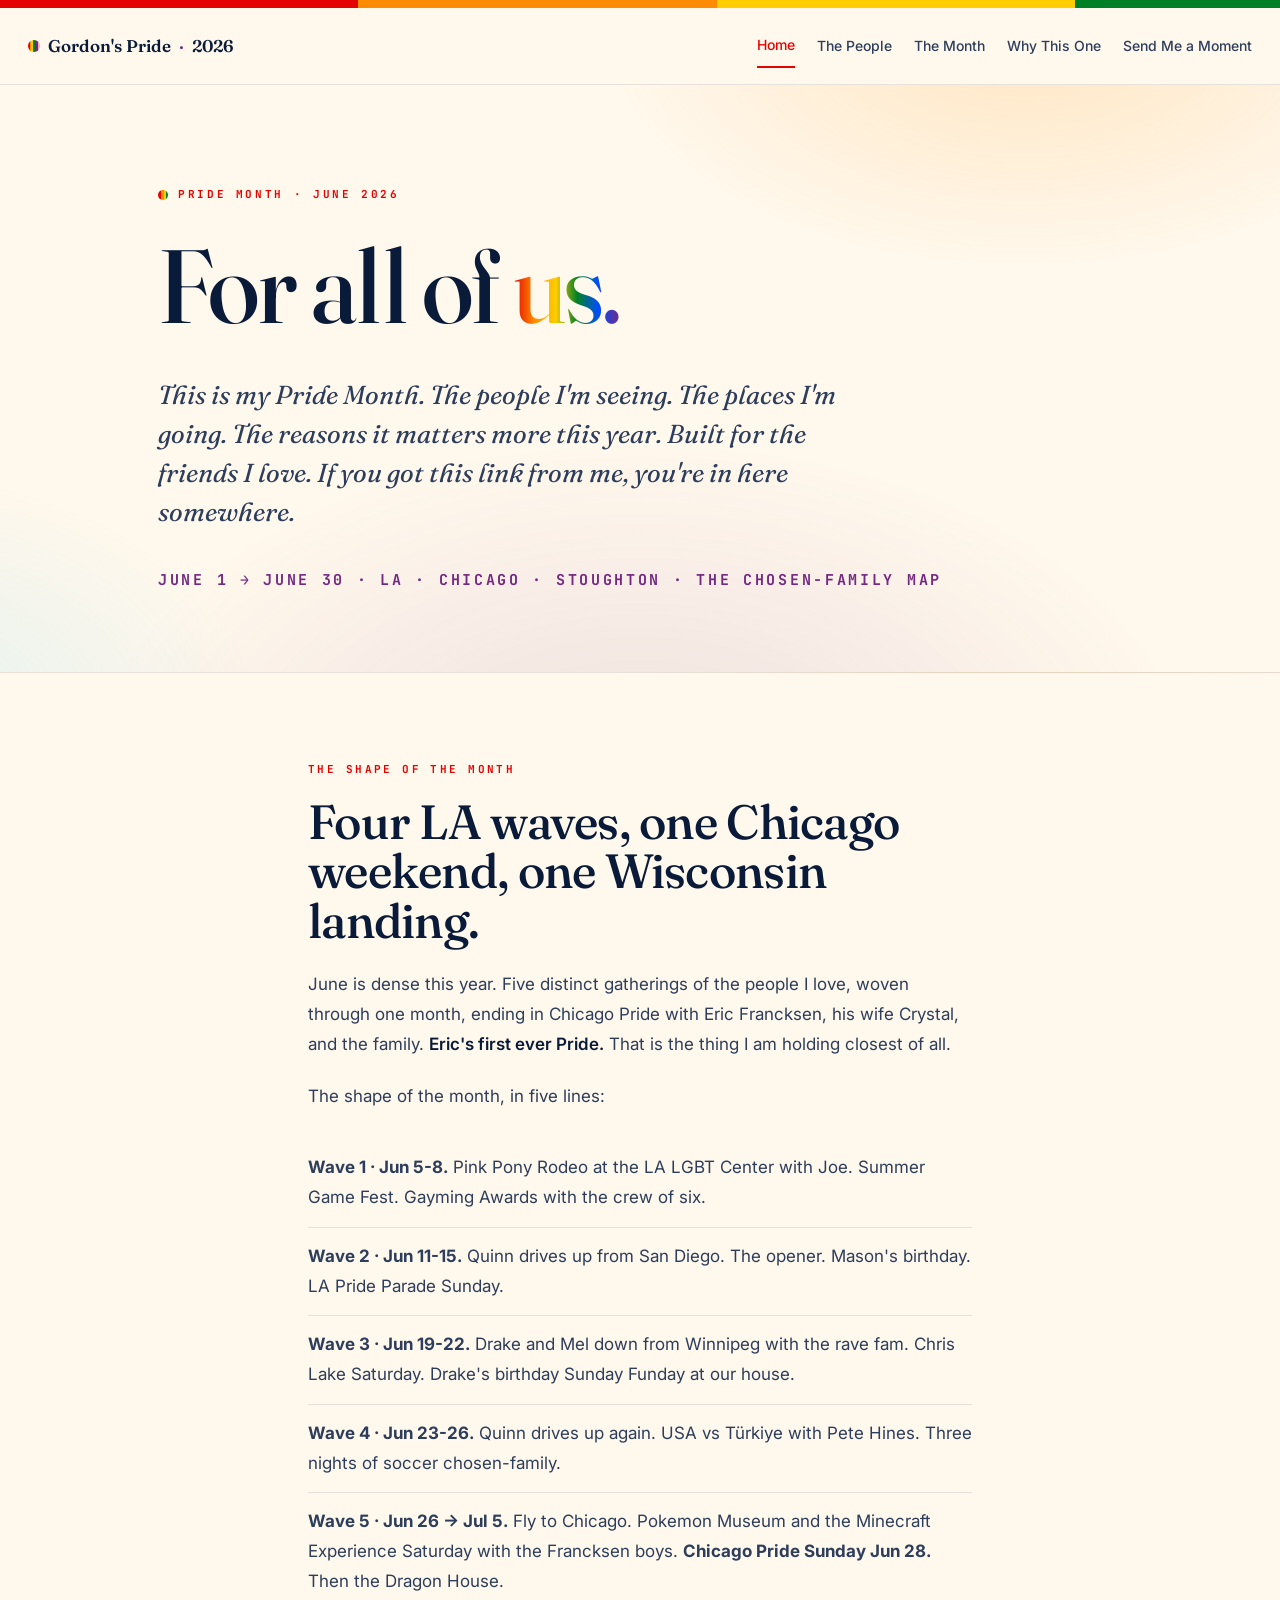
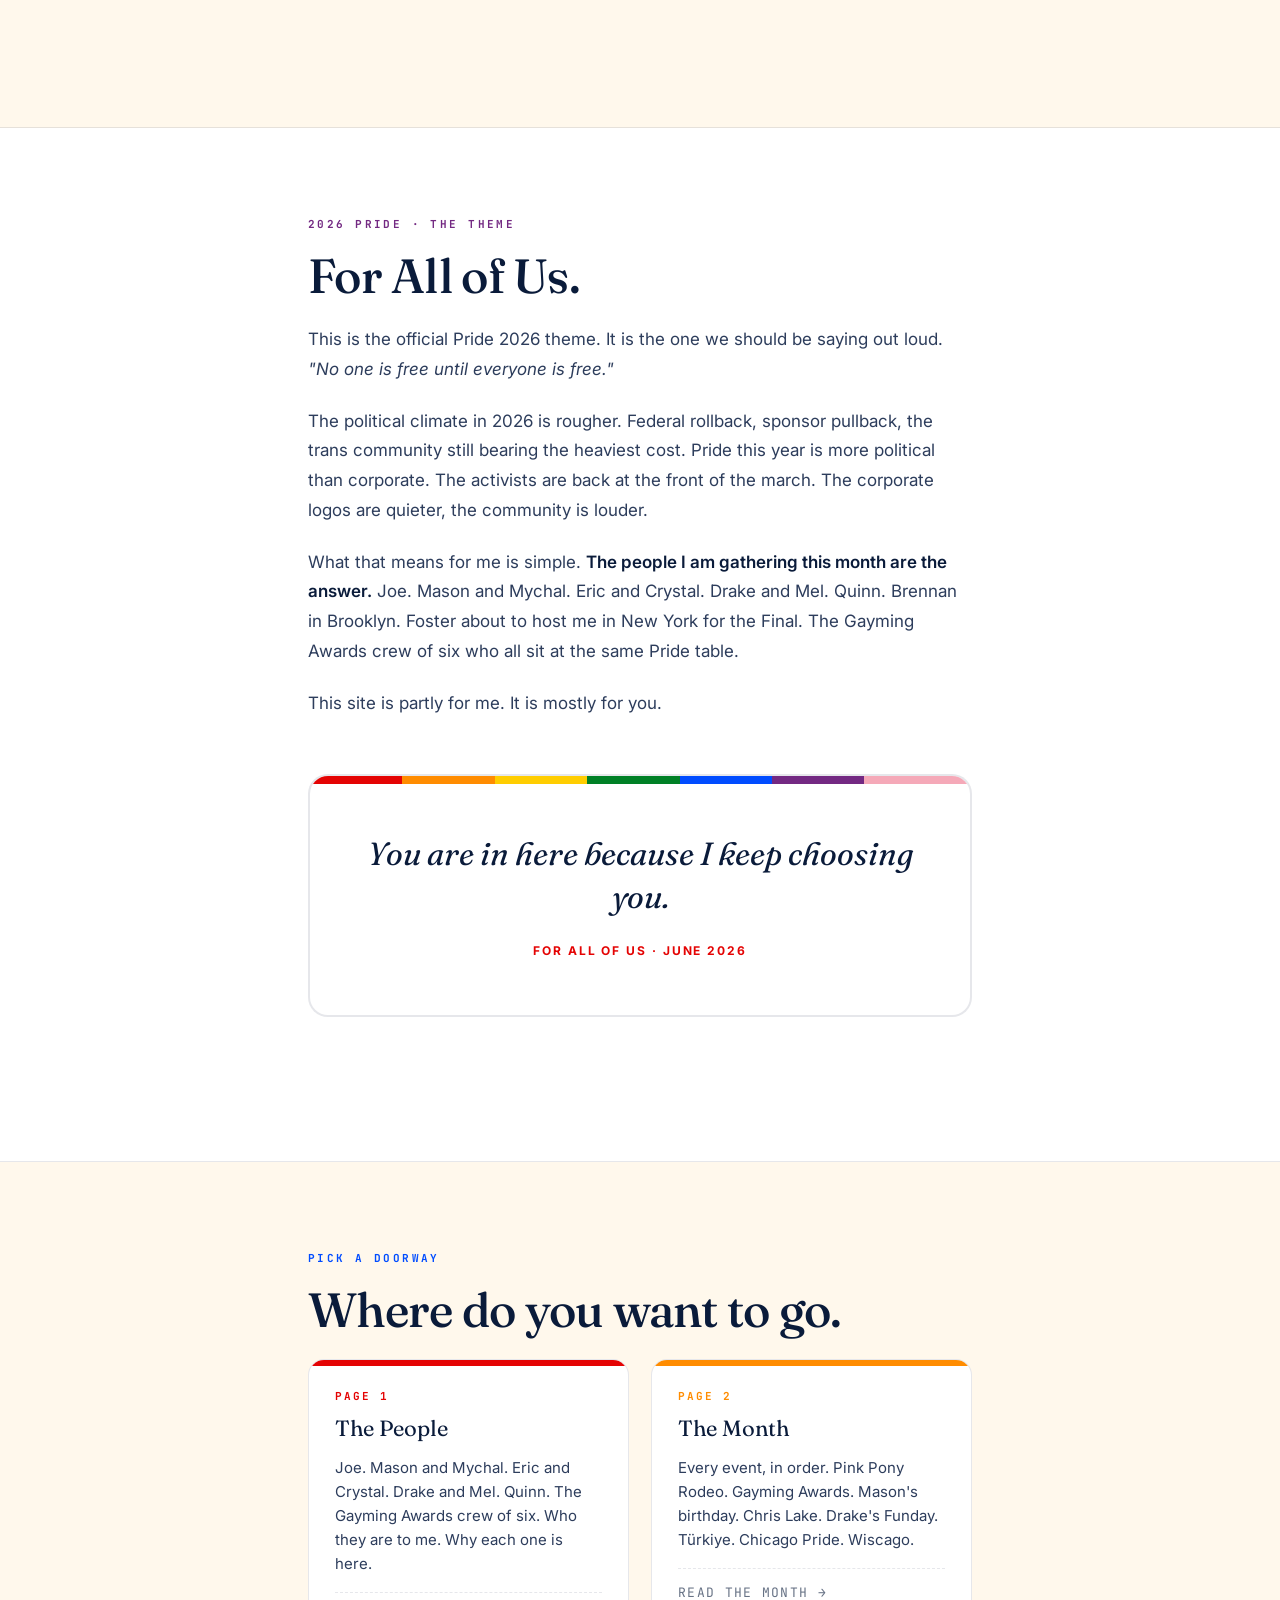
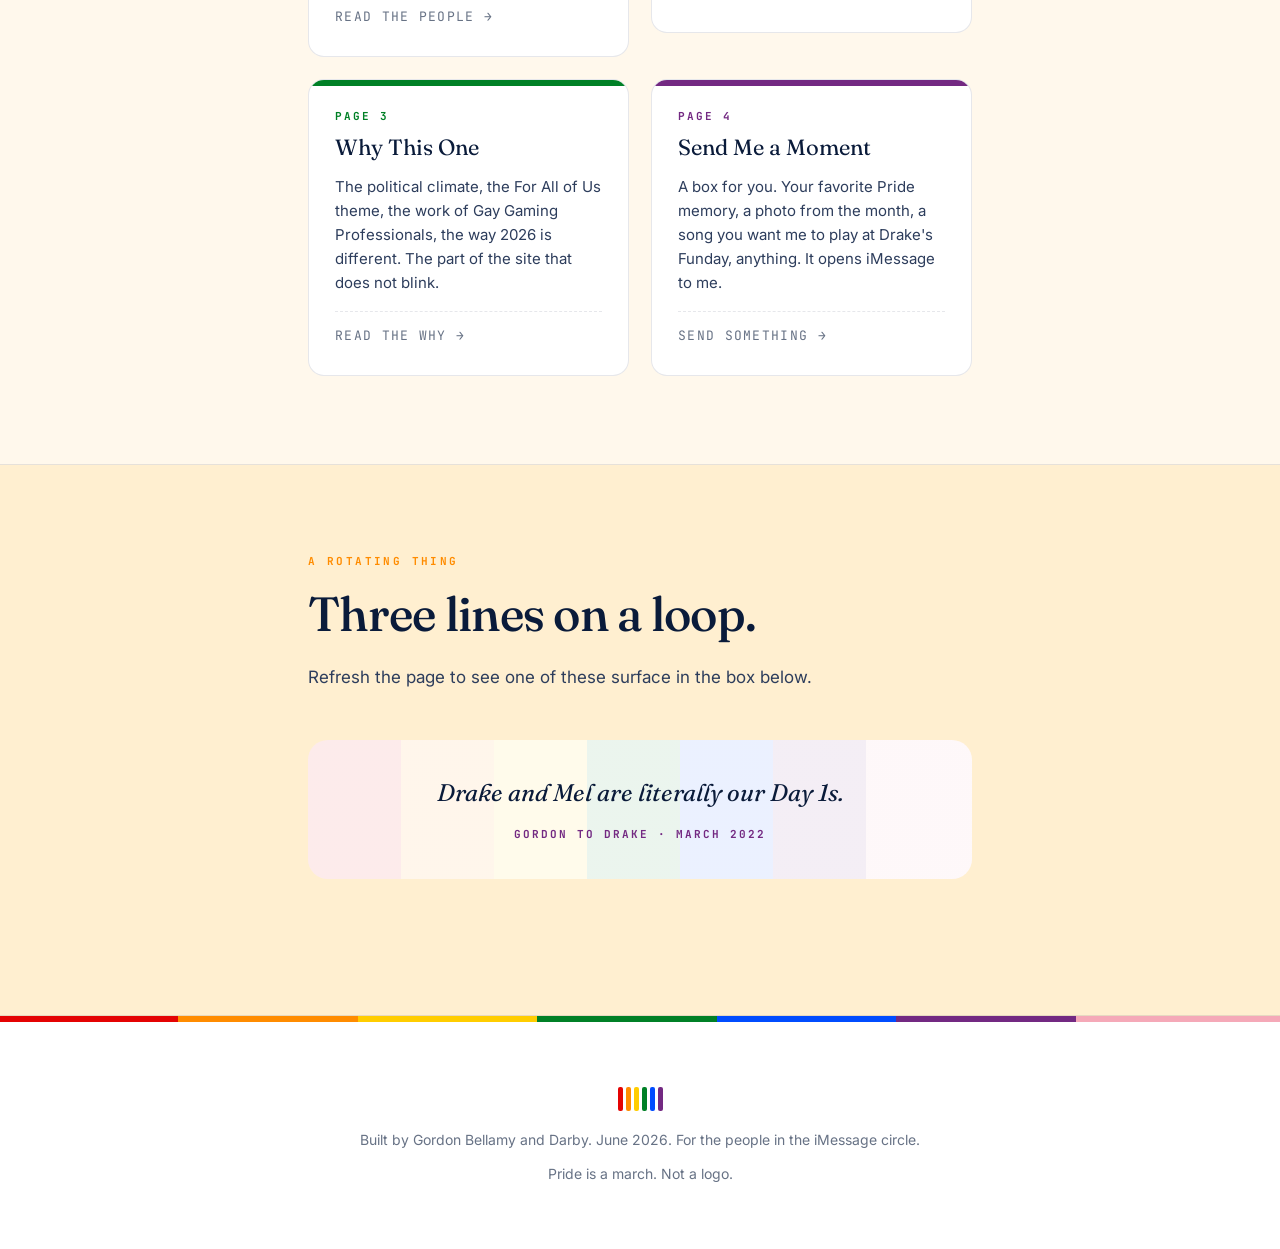
==== index.html @ 33fd19c8 "Initial Pride 2026 site: Gordon's June, For All of Us A 5-page colorful interactive site celebrating" ====
<!doctype html>
<html lang="en">
<head>
<meta charset="utf-8" />
<meta name="viewport" content="width=device-width,initial-scale=1,viewport-fit=cover" />
<meta name="theme-color" content="#FFF8EC" />
<title>Pride 2026 · Gordon's Month · For All of Us</title>
<meta name="description" content="Gordon Bellamy's Pride Month 2026. The people, the events, the joy, the politics. Built for the iMessage friends who walk this with him." />
<link rel="preconnect" href="https://fonts.googleapis.com" />
<link rel="preconnect" href="https://fonts.gstatic.com" crossorigin />
<link rel="stylesheet" href="https://fonts.googleapis.com/css2?family=Fraunces:opsz,wght,SOFT@9..144,300..900,0..100&family=Inter:wght@400;500;600;700;800;900&family=JetBrains+Mono:wght@400;500;700&display=swap" />
<link rel="stylesheet" href="styles.css" />
<meta property="og:type" content="website" />
<meta property="og:site_name" content="Pride 2026 · Gordon's Month" />
<meta property="og:title" content="Pride 2026 · Gordon's Month · For All of Us" />
<meta property="og:description" content="The people, the events, the joy, the politics. Built for the iMessage friends who walk this with Gordon." />
<meta property="og:url" content="https://gordonusc.github.io/gordon-pride-2026/" />
<meta name="twitter:card" content="summary" />
<meta name="apple-mobile-web-app-capable" content="yes" />
<meta name="apple-mobile-web-app-status-bar-style" content="default" />
<meta name="apple-mobile-web-app-title" content="Pride 2026 · G" />
</head>
<body>

<div class="rainbow-bar" aria-hidden="true"></div>

<header class="nav">
  <a href="index.html" class="nav__brand"><span class="dot" aria-hidden="true"></span> Gordon's Pride <span style="color: var(--purple);">·</span> 2026</a>
  <nav class="nav__menu" aria-label="Primary">
    <a href="index.html" aria-current="page">Home</a>
    <a href="people.html">The People</a>
    <a href="june.html">The Month</a>
    <a href="why.html">Why This One</a>
    <a href="share.html">Send Me a Moment</a>
  </nav>
</header>

<main>

<section class="hero">
  <div class="container">
    <div class="hero__kicker">Pride Month · June 2026</div>
    <h1 class="display display--xxl">For all of <span class="gradient-text">us.</span></h1>
    <p class="hero__sub">This is my Pride Month. The people I'm seeing. The places I'm going. The reasons it matters more this year. Built for the friends I love. If you got this link from me, you're in here somewhere.</p>
    <div class="hero__date">June 1 → June 30 · LA · Chicago · Stoughton · the chosen-family map</div>
  </div>
</section>

<section class="section theme-red">
  <div class="container container--narrow">
    <div class="section__kicker">The shape of the month</div>
    <h2 class="display display--l section__title">Four LA waves, one Chicago weekend, one Wisconsin landing.</h2>

    <div class="prose">
      <p>June is dense this year. Five distinct gatherings of the people I love, woven through one month, ending in Chicago Pride with Eric Francksen, his wife Crystal, and the family. <strong>Eric's first ever Pride.</strong> That is the thing I am holding closest of all.</p>

      <p>The shape of the month, in five lines:</p>

      <ul style="list-style: none; padding: 0; margin: 28px 0;">
        <li style="padding: 14px 0; border-bottom: 1px solid var(--hair);"><strong>Wave 1 · Jun 5-8.</strong> Pink Pony Rodeo at the LA LGBT Center with Joe. Summer Game Fest. Gayming Awards with the crew of six.</li>
        <li style="padding: 14px 0; border-bottom: 1px solid var(--hair);"><strong>Wave 2 · Jun 11-15.</strong> Quinn drives up from San Diego. The opener. Mason's birthday. LA Pride Parade Sunday.</li>
        <li style="padding: 14px 0; border-bottom: 1px solid var(--hair);"><strong>Wave 3 · Jun 19-22.</strong> Drake and Mel down from Winnipeg with the rave fam. Chris Lake Saturday. Drake's birthday Sunday Funday at our house.</li>
        <li style="padding: 14px 0; border-bottom: 1px solid var(--hair);"><strong>Wave 4 · Jun 23-26.</strong> Quinn drives up again. USA vs Türkiye with Pete Hines. Three nights of soccer chosen-family.</li>
        <li style="padding: 14px 0;"><strong>Wave 5 · Jun 26 → Jul 5.</strong> Fly to Chicago. Pokemon Museum and the Minecraft Experience Saturday with the Francksen boys. <strong>Chicago Pride Sunday Jun 28.</strong> Then the Dragon House.</li>
      </ul>
    </div>
  </div>
</section>

<section class="section section--bg2 theme-purple">
  <div class="container container--narrow">
    <div class="section__kicker">2026 Pride · the theme</div>
    <h2 class="display display--l section__title">For All of Us.</h2>

    <div class="prose">
      <p>This is the official Pride 2026 theme. It is the one we should be saying out loud. <em>"No one is free until everyone is free."</em></p>

      <p>The political climate in 2026 is rougher. Federal rollback, sponsor pullback, the trans community still bearing the heaviest cost. Pride this year is more political than corporate. The activists are back at the front of the march. The corporate logos are quieter, the community is louder.</p>

      <p>What that means for me is simple. <strong>The people I am gathering this month are the answer.</strong> Joe. Mason and Mychal. Eric and Crystal. Drake and Mel. Quinn. Brennan in Brooklyn. Foster about to host me in New York for the Final. The Gayming Awards crew of six who all sit at the same Pride table.</p>

      <p>This site is partly for me. It is mostly for you.</p>
    </div>

    <div class="keystone">
      You are in here because I keep choosing you.
      <span class="keystone__attr">For All of Us · June 2026</span>
    </div>
  </div>
</section>

<section class="section theme-blue">
  <div class="container container--narrow">
    <div class="section__kicker">Pick a doorway</div>
    <h2 class="display display--l section__title">Where do you want to go.</h2>

    <div class="event-grid" style="margin-top: 24px;">

      <a href="people.html" style="text-decoration: none; color: inherit; border: none;">
        <div class="event-card" style="--swatch: var(--red);">
          <div class="event-card__date">Page 1</div>
          <div class="event-card__title">The People</div>
          <div class="event-card__body">Joe. Mason and Mychal. Eric and Crystal. Drake and Mel. Quinn. The Gayming Awards crew of six. Who they are to me. Why each one is here.</div>
          <div class="event-card__crew">Read the people →</div>
        </div>
      </a>

      <a href="june.html" style="text-decoration: none; color: inherit; border: none;">
        <div class="event-card" style="--swatch: var(--orange);">
          <div class="event-card__date">Page 2</div>
          <div class="event-card__title">The Month</div>
          <div class="event-card__body">Every event, in order. Pink Pony Rodeo. Gayming Awards. Mason's birthday. Chris Lake. Drake's Funday. Türkiye. Chicago Pride. Wiscago.</div>
          <div class="event-card__crew">Read the month →</div>
        </div>
      </a>

      <a href="why.html" style="text-decoration: none; color: inherit; border: none;">
        <div class="event-card" style="--swatch: var(--green);">
          <div class="event-card__date">Page 3</div>
          <div class="event-card__title">Why This One</div>
          <div class="event-card__body">The political climate, the For All of Us theme, the work of Gay Gaming Professionals, the way 2026 is different. The part of the site that does not blink.</div>
          <div class="event-card__crew">Read the why →</div>
        </div>
      </a>

      <a href="share.html" style="text-decoration: none; color: inherit; border: none;">
        <div class="event-card" style="--swatch: var(--purple);">
          <div class="event-card__date">Page 4</div>
          <div class="event-card__title">Send Me a Moment</div>
          <div class="event-card__body">A box for you. Your favorite Pride memory, a photo from the month, a song you want me to play at Drake's Funday, anything. It opens iMessage to me.</div>
          <div class="event-card__crew">Send something →</div>
        </div>
      </a>

    </div>
  </div>
</section>

<section class="section section--bg3 theme-orange">
  <div class="container container--narrow">
    <div class="section__kicker">A rotating thing</div>
    <h2 class="display display--l section__title">Three lines on a loop.</h2>

    <p class="prose">Refresh the page to see one of these surface in the box below.</p>

    <div class="quote-rotator" id="quote-rotator">
      <div class="quote-rotator__quote" id="quote-text">Loading the love...</div>
      <div class="quote-rotator__attr" id="quote-attr">June 2026</div>
    </div>
  </div>
</section>

</main>

<footer>
  <div class="container">
    <p><span class="stripes" aria-hidden="true"><span class="s1"></span><span class="s2"></span><span class="s3"></span><span class="s4"></span><span class="s5"></span><span class="s6"></span></span></p>
    <p style="margin-top: 18px;">Built by Gordon Bellamy and Darby. June 2026. For the people in the iMessage circle.</p>
    <p style="margin-top: 12px;">Pride is a march. Not a logo.</p>
  </div>
</footer>

<script>
(function() {
  const quotes = [
    { q: "You only get two lives. The second one begins when you realize you only have one.", a: "Gordon to Drake and Mel · August 2023" },
    { q: "A family we chose.", a: "From the May 30 toast" },
    { q: "Inclusion is a seat. Centering is authorship.", a: "Gameheads talk · May 2026" },
    { q: "Build because of who you are. Own what you build. Then come find me.", a: "Gameheads closing bell" },
    { q: "Drake and Mel are literally our Day 1s.", a: "Gordon to Drake · March 2022" },
    { q: "When Drake brings someone home, you find out who matters.", a: "From the May 30 toast" },
    { q: "Mel made the bracelet. Drake made the trip. Tonight they make each other.", a: "From the May 30 toast" },
    { q: "All weekends. Of course. We are fam.", a: "Gordon to Drake · September 2019" },
    { q: "For all of us.", a: "Pride 2026" }
  ];
  const pick = quotes[Math.floor(Math.random() * quotes.length)];
  document.getElementById('quote-text').textContent = pick.q;
  document.getElementById('quote-attr').textContent = pick.a;
})();
</script>

</body>
</html>
---- styles.css ----
:root {
  /* Progress Pride palette */
  --red: #E40303;
  --orange: #FF8C00;
  --yellow: #FFCD00;
  --green: #008026;
  --blue: #004CFF;
  --purple: #732982;
  --brown: #784F17;
  --black: #0A0A0A;
  --trans-blue: #5BCEFA;
  --trans-pink: #F5A9B8;
  --trans-white: #FFFFFF;

  --bg: #FFF8EC;
  --bg-2: #FFFFFF;
  --bg-3: #FFEFD0;
  --ink: #0A1B3A;
  --ink-2: #2D3D5C;
  --ink-3: rgba(10, 27, 58, 0.62);
  --hair: rgba(10, 27, 58, 0.10);

  --f-display: 'Fraunces', 'Iowan Old Style', Georgia, serif;
  --f-body: 'Inter', -apple-system, BlinkMacSystemFont, Helvetica, Arial, sans-serif;
  --f-mono: 'JetBrains Mono', ui-monospace, 'SF Mono', Menlo, monospace;

  --ease: cubic-bezier(.16, 1, .3, 1);

  --rainbow: linear-gradient(90deg,
    var(--red) 0%, var(--red) 14%,
    var(--orange) 14%, var(--orange) 28%,
    var(--yellow) 28%, var(--yellow) 42%,
    var(--green) 42%, var(--green) 56%,
    var(--blue) 56%, var(--blue) 70%,
    var(--purple) 70%, var(--purple) 84%,
    var(--trans-pink) 84%, var(--trans-pink) 100%);

  --rainbow-soft: linear-gradient(90deg,
    rgba(228, 3, 3, 0.85) 0%,
    rgba(255, 140, 0, 0.85) 16%,
    rgba(255, 205, 0, 0.85) 32%,
    rgba(0, 128, 38, 0.85) 48%,
    rgba(0, 76, 255, 0.85) 64%,
    rgba(115, 41, 130, 0.85) 80%,
    rgba(245, 169, 184, 0.85) 100%);
}

* { box-sizing: border-box; margin: 0; padding: 0; }
html { scroll-behavior: smooth; -webkit-text-size-adjust: 100%; }
body {
  background: var(--bg);
  color: var(--ink);
  font-family: var(--f-body);
  line-height: 1.6;
  -webkit-font-smoothing: antialiased;
  overflow-x: hidden;
  font-size: 17px;
}
img, svg { max-width: 100%; height: auto; }

.container { max-width: 1020px; margin: 0 auto; padding: 0 28px; padding-left: max(28px, env(safe-area-inset-left)); padding-right: max(28px, env(safe-area-inset-right)); }
.container--narrow { max-width: 720px; }

.display { font-family: var(--f-display); font-weight: 500; line-height: 1.04; letter-spacing: -0.015em; }
.display--xxl { font-size: clamp(2.75rem, 9vw, 6.5rem); }
.display--xl { font-size: clamp(2rem, 6.5vw, 4.5rem); }
.display--l { font-size: clamp(1.625rem, 4.5vw, 3rem); }
.italic { font-style: italic; }
.serif { font-family: var(--f-display); }

a { color: var(--blue); text-decoration: none; transition: color .12s var(--ease); border-bottom: 2px solid transparent; }
a:hover { color: var(--purple); border-bottom-color: var(--purple); }

/* Rainbow bar at top of every page */
.rainbow-bar {
  height: 8px;
  background: var(--rainbow);
  background-size: 200% 100%;
  animation: rainbow-slide 18s linear infinite;
}
@keyframes rainbow-slide {
  0% { background-position: 0% 0; }
  100% { background-position: 200% 0; }
}

/* Nav */
.nav {
  position: sticky; top: 8px; z-index: 50;
  background: rgba(255, 248, 236, 0.92);
  backdrop-filter: blur(14px); -webkit-backdrop-filter: blur(14px);
  border-bottom: 1px solid var(--hair);
  padding: 16px 28px;
  padding-left: max(28px, env(safe-area-inset-left));
  padding-right: max(28px, env(safe-area-inset-right));
  display: flex; align-items: center; justify-content: space-between; gap: 16px;
  flex-wrap: nowrap;
}
.nav__brand {
  font-family: var(--f-display); font-weight: 600; font-size: 1.0625rem;
  color: var(--ink); white-space: nowrap;
  display: inline-flex; align-items: center; gap: 8px;
  border-bottom: none;
}
.nav__brand:hover { border-bottom: none; }
.nav__brand .dot {
  width: 12px; height: 12px; border-radius: 50%;
  background: var(--rainbow);
  display: inline-block;
}
.nav__menu {
  display: flex; gap: 22px; font-size: 0.875rem; flex-wrap: nowrap;
  overflow-x: auto; -webkit-overflow-scrolling: touch; scrollbar-width: none;
}
.nav__menu::-webkit-scrollbar { display: none; }
.nav__menu a {
  color: var(--ink-2); white-space: nowrap; min-height: 44px;
  display: inline-flex; align-items: center; padding: 4px 0;
  border-bottom: none; font-weight: 500;
}
.nav__menu a:hover { color: var(--red); }
.nav__menu a[aria-current="page"] { color: var(--red); border-bottom: 2px solid var(--red); }

/* Hero */
.hero {
  padding: 96px 0 80px;
  position: relative;
  border-bottom: 1px solid var(--hair);
  background:
    radial-gradient(700px 400px at 80% -10%, rgba(255, 140, 0, 0.18), transparent 60%),
    radial-gradient(600px 400px at -10% 110%, rgba(91, 206, 250, 0.18), transparent 65%),
    radial-gradient(800px 500px at 50% 120%, rgba(115, 41, 130, 0.12), transparent 70%),
    var(--bg);
}
.hero__kicker {
  color: var(--red); font-family: var(--f-mono); font-size: 11px;
  letter-spacing: 0.24em; text-transform: uppercase; font-weight: 700;
  margin-bottom: 28px;
  display: inline-flex; align-items: center; gap: 10px;
}
.hero__kicker::before {
  content: ""; width: 10px; height: 10px; border-radius: 50%;
  background: var(--rainbow); background-size: 200% 100%;
  animation: rainbow-slide 8s linear infinite;
}
.hero__sub {
  font-family: var(--f-display); font-style: italic;
  font-size: clamp(1.125rem, 2.6vw, 1.625rem);
  color: var(--ink-2); max-width: 720px; line-height: 1.5;
  margin-top: 36px;
}
.hero__date {
  margin-top: 36px; color: var(--purple); font-size: 0.9375rem;
  letter-spacing: 0.18em; text-transform: uppercase; font-weight: 700;
  font-family: var(--f-mono);
}

/* The "For All of Us" gradient text */
.gradient-text {
  background: linear-gradient(90deg, var(--red), var(--orange), var(--yellow), var(--green), var(--blue), var(--purple));
  -webkit-background-clip: text;
  background-clip: text;
  color: transparent;
  -webkit-text-fill-color: transparent;
  display: inline;
}

/* Sections */
.section {
  padding: 88px 0;
  border-bottom: 1px solid var(--hair);
}
.section--bg2 { background: var(--bg-2); }
.section--bg3 { background: var(--bg-3); }
.section__kicker {
  font-family: var(--f-mono); font-size: 11px;
  letter-spacing: 0.22em; text-transform: uppercase; font-weight: 700;
  margin-bottom: 18px;
}
.section__title { margin-bottom: 24px; }
.section__lede {
  font-family: var(--f-display); font-style: italic; font-size: 1.25rem;
  color: var(--ink-2); max-width: 680px; margin-bottom: 48px; line-height: 1.55;
}

/* Color theming per section */
.theme-red .section__kicker { color: var(--red); }
.theme-orange .section__kicker { color: var(--orange); }
.theme-yellow .section__kicker { color: #C99A00; }
.theme-green .section__kicker { color: var(--green); }
.theme-blue .section__kicker { color: var(--blue); }
.theme-purple .section__kicker { color: var(--purple); }
.theme-pink .section__kicker { color: #D34666; }

/* Prose */
.prose { font-size: 1.0625rem; color: var(--ink-2); line-height: 1.75; }
.prose p { margin-bottom: 22px; }
.prose p strong { color: var(--ink); font-weight: 600; }
.prose blockquote {
  border-left: 4px solid var(--orange);
  padding: 6px 0 6px 22px; margin: 28px 0;
  font-family: var(--f-display); font-style: italic; font-size: 1.1875rem;
  color: var(--ink); line-height: 1.45;
}
.prose blockquote cite {
  display: block; font-family: var(--f-body); font-style: normal;
  font-size: 0.75rem; color: var(--red); margin-top: 12px;
  letter-spacing: 0.14em; text-transform: uppercase; font-weight: 600;
}

/* Event cards */
.event-grid {
  display: grid; grid-template-columns: repeat(auto-fit, minmax(280px, 1fr));
  gap: 22px; margin-top: 36px;
}
.event-card {
  background: var(--bg-2);
  border: 1px solid var(--hair);
  border-radius: 16px;
  padding: 28px 26px;
  position: relative;
  transition: transform .18s var(--ease), box-shadow .18s var(--ease);
  overflow: hidden;
}
.event-card::before {
  content: "";
  position: absolute; top: 0; left: 0; right: 0;
  height: 6px;
  background: var(--swatch, var(--red));
}
.event-card:hover {
  transform: translateY(-3px);
  box-shadow: 0 18px 40px -22px rgba(10, 27, 58, 0.22);
}
.event-card__date {
  font-family: var(--f-mono); font-size: 11px;
  letter-spacing: 0.18em; text-transform: uppercase; font-weight: 700;
  color: var(--swatch, var(--red));
  margin-bottom: 10px;
}
.event-card__title {
  font-family: var(--f-display); font-size: 1.375rem; line-height: 1.18;
  color: var(--ink); margin-bottom: 14px;
}
.event-card__body { color: var(--ink-2); font-size: 0.9375rem; line-height: 1.6; }
.event-card__crew {
  margin-top: 16px; padding-top: 14px;
  border-top: 1px dashed var(--hair);
  font-size: 0.8125rem; color: var(--ink-3);
  font-family: var(--f-mono); text-transform: uppercase; letter-spacing: 0.10em;
}

/* Person cards (the people) */
.people-grid {
  display: grid; grid-template-columns: repeat(auto-fit, minmax(260px, 1fr));
  gap: 22px; margin-top: 36px;
}
.person-card {
  background: var(--bg-2);
  border: 2px solid var(--swatch, var(--red));
  border-radius: 16px;
  padding: 28px 24px;
  position: relative;
  overflow: hidden;
}
.person-card__role {
  font-family: var(--f-mono); font-size: 11px;
  letter-spacing: 0.18em; text-transform: uppercase; font-weight: 700;
  color: var(--swatch, var(--red));
  margin-bottom: 10px;
}
.person-card__name {
  font-family: var(--f-display); font-size: 1.5rem; line-height: 1.15;
  color: var(--ink); margin-bottom: 12px;
}
.person-card__body { color: var(--ink-2); font-size: 0.9375rem; line-height: 1.6; }

/* Keystone block */
.keystone {
  background: var(--bg-2);
  border: 2px solid var(--hair);
  border-radius: 20px;
  padding: 56px 32px;
  text-align: center;
  font-family: var(--f-display); font-style: italic;
  font-size: clamp(1.375rem, 3.5vw, 2rem);
  line-height: 1.35; color: var(--ink);
  margin: 56px auto;
  max-width: 720px;
  position: relative;
  overflow: hidden;
}
.keystone::before {
  content: ""; position: absolute; top: 0; left: 0; right: 0; height: 8px;
  background: var(--rainbow);
}
.keystone__attr {
  display: block; margin-top: 24px;
  font-family: var(--f-body); font-style: normal;
  font-size: 0.75rem; color: var(--red);
  letter-spacing: 0.16em; text-transform: uppercase; font-weight: 700;
}

/* Timeline */
.timeline {
  position: relative; padding-left: 40px; margin: 48px 0;
}
.timeline::before {
  content: ""; position: absolute; left: 10px; top: 0; bottom: 0;
  width: 4px; border-radius: 2px;
  background: var(--rainbow);
}
.timeline__entry {
  position: relative; margin-bottom: 44px;
}
.timeline__entry::before {
  content: ""; position: absolute; left: -36px; top: 6px;
  width: 18px; height: 18px;
  border-radius: 50%;
  background: var(--swatch, var(--red));
  border: 3px solid var(--bg);
  box-shadow: 0 0 0 3px var(--swatch, var(--red));
}
.timeline__date {
  font-family: var(--f-mono); font-size: 11px;
  letter-spacing: 0.18em; text-transform: uppercase; font-weight: 700;
  color: var(--swatch, var(--red));
  margin-bottom: 8px;
}
.timeline__title {
  font-family: var(--f-display); font-size: 1.5rem; line-height: 1.2;
  color: var(--ink); margin-bottom: 10px;
}
.timeline__body { color: var(--ink-2); font-size: 0.9375rem; line-height: 1.65; }

/* CTA */
.cta {
  background: var(--bg-2);
  border: 2px solid var(--swatch, var(--red));
  border-radius: 18px;
  padding: 40px 32px;
  margin: 56px 0;
  text-align: center;
}
.cta h3 {
  font-family: var(--f-display); font-size: clamp(1.375rem, 3vw, 1.875rem);
  color: var(--ink); margin-bottom: 14px; line-height: 1.2;
}
.cta p { color: var(--ink-2); margin-bottom: 24px; }
.cta__btn {
  display: inline-flex; align-items: center; justify-content: center;
  gap: 10px; min-width: 220px; min-height: 52px;
  padding: 14px 30px;
  background: var(--swatch, var(--red));
  color: #FFFFFF;
  font-weight: 700; font-size: 1rem; letter-spacing: 0.01em;
  border-radius: 14px;
  border: 0; cursor: pointer; text-decoration: none;
  box-shadow: 0 10px 22px -10px rgba(228, 3, 3, 0.5);
  transition: transform .12s var(--ease), background .12s var(--ease);
  border-bottom: none;
}
.cta__btn:hover { transform: translateY(-2px); border-bottom: none; }
.cta__btn:active { transform: translateY(1px); }

/* Pull-quote rotator on home */
.quote-rotator {
  margin: 48px auto; max-width: 720px;
  background: var(--bg-2);
  border-radius: 20px;
  padding: 36px 28px;
  text-align: center;
  position: relative;
  overflow: hidden;
}
.quote-rotator::before {
  content: ""; position: absolute; inset: 0;
  background: var(--rainbow);
  opacity: 0.08;
  pointer-events: none;
}
.quote-rotator__quote {
  font-family: var(--f-display); font-style: italic;
  font-size: clamp(1.125rem, 2.5vw, 1.5rem); line-height: 1.4;
  color: var(--ink);
  position: relative;
}
.quote-rotator__attr {
  margin-top: 16px;
  font-family: var(--f-mono); font-size: 11px;
  letter-spacing: 0.18em; text-transform: uppercase; font-weight: 700;
  color: var(--purple);
  position: relative;
}

/* Stripes accent */
.stripes {
  display: inline-flex; gap: 3px; margin: 0 6px; vertical-align: middle;
}
.stripes span {
  display: inline-block; width: 5px; height: 24px; border-radius: 2px;
}
.stripes .s1 { background: var(--red); }
.stripes .s2 { background: var(--orange); }
.stripes .s3 { background: var(--yellow); }
.stripes .s4 { background: var(--green); }
.stripes .s5 { background: var(--blue); }
.stripes .s6 { background: var(--purple); }

/* Footer */
footer {
  padding: 64px 0;
  padding-bottom: max(64px, calc(64px + env(safe-area-inset-bottom)));
  text-align: center;
  color: var(--ink-3);
  font-size: 0.875rem;
  background: var(--bg-2);
  border-top: 6px solid transparent;
  border-image: var(--rainbow) 1;
}
footer a { color: var(--red); border-bottom: 2px solid transparent; }
footer a:hover { border-bottom-color: var(--red); }

/* Forms */
textarea, input[type="text"] {
  width: 100%; font-family: var(--f-body); font-size: 16px;
  line-height: 1.5; color: var(--ink); background: var(--bg-2);
  border: 2px solid var(--hair); border-radius: 12px;
  padding: 14px 16px; resize: vertical;
  -webkit-appearance: none; appearance: none;
  margin: 0.5rem 0 1rem;
}
textarea { min-height: 140px; }
textarea:focus, input[type="text"]:focus { outline: 3px solid var(--orange); outline-offset: 1px; }

/* Mobile */
@media (max-width: 720px) {
  .hero { padding: 64px 0 56px; }
  .section { padding: 64px 0; }
  .container { padding-left: max(20px, env(safe-area-inset-left)); padding-right: max(20px, env(safe-area-inset-right)); }
  .nav { padding: 12px 18px; gap: 14px; top: 6px; }
  .nav__brand { font-size: 0.9375rem; }
  .nav__menu { gap: 18px; font-size: 0.8125rem; }
  .event-card, .person-card { padding: 22px 20px; }
  .keystone { padding: 40px 22px; }
  .cta { padding: 32px 22px; }
  .timeline { padding-left: 30px; }
  .timeline__entry::before { left: -28px; }
}

@media (max-width: 420px) {
  .display--xxl { font-size: 2.5rem; }
  .display--xl { font-size: 2rem; }
}
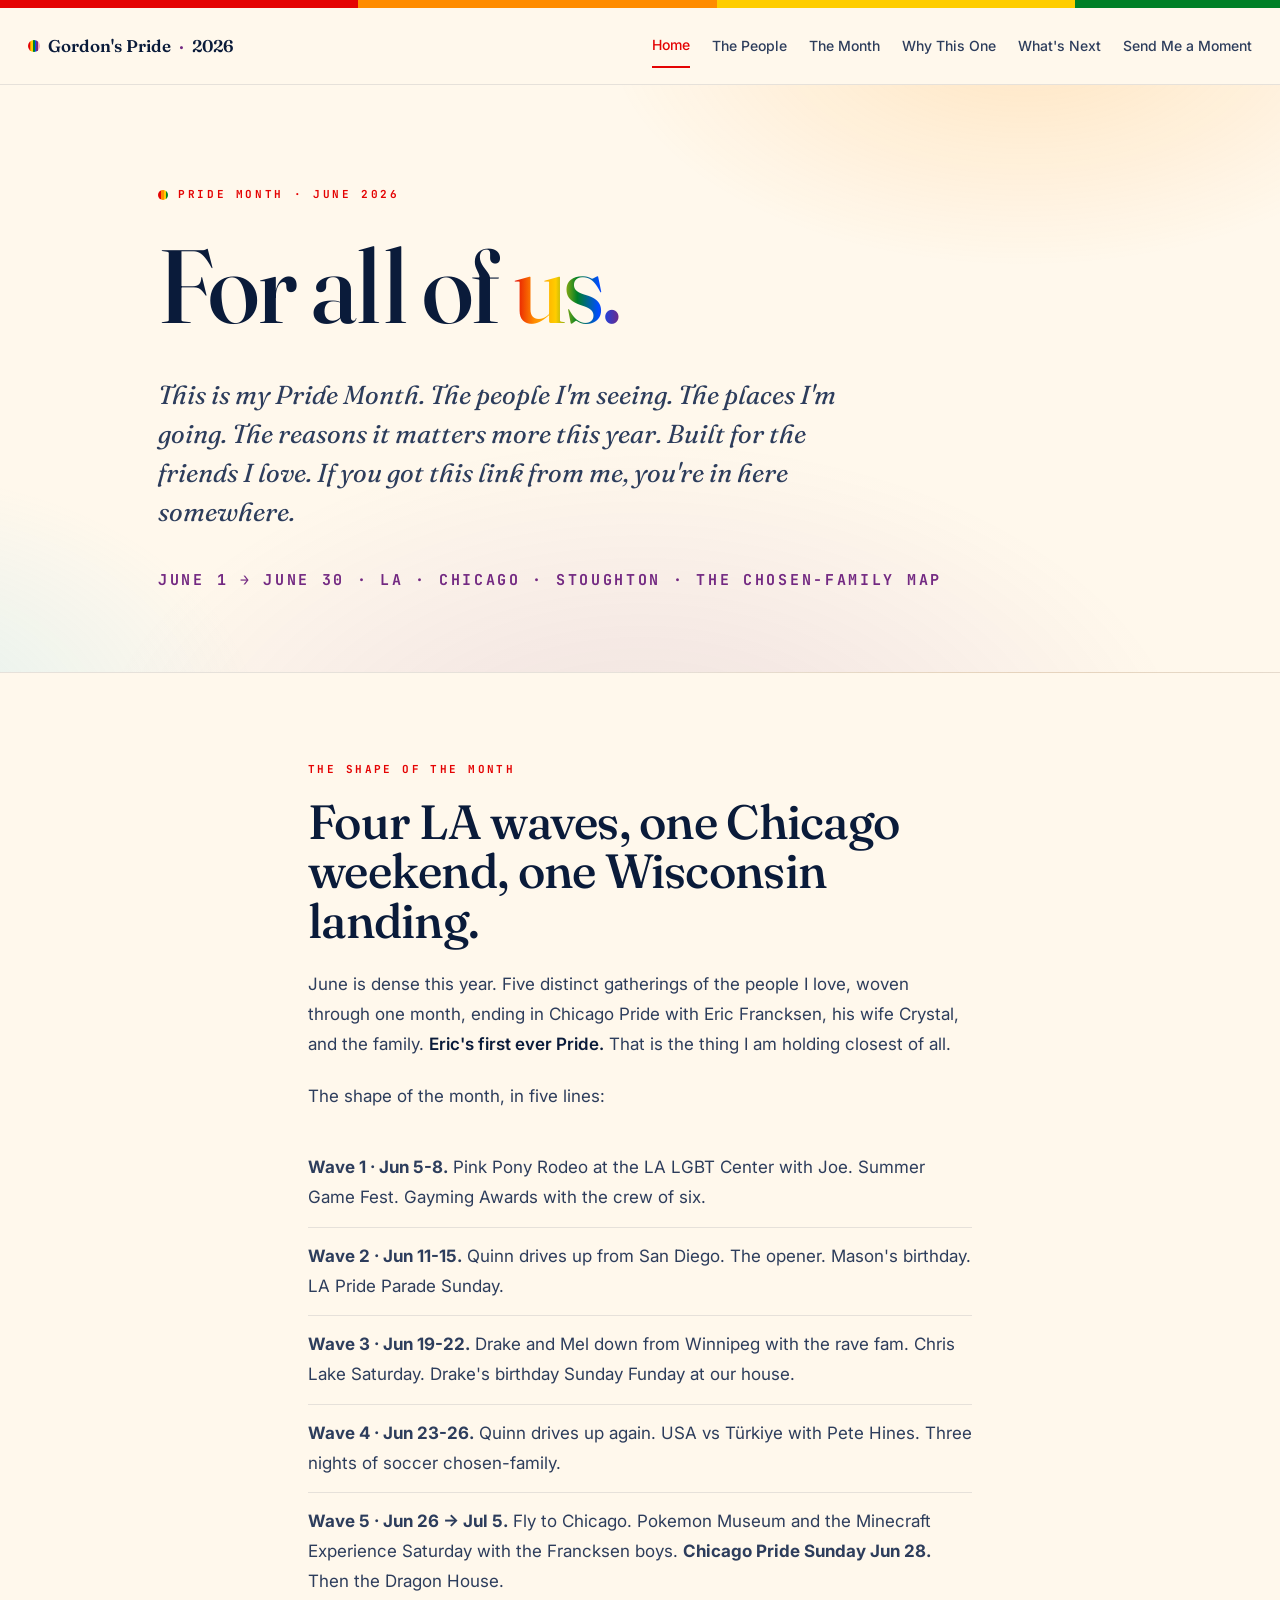
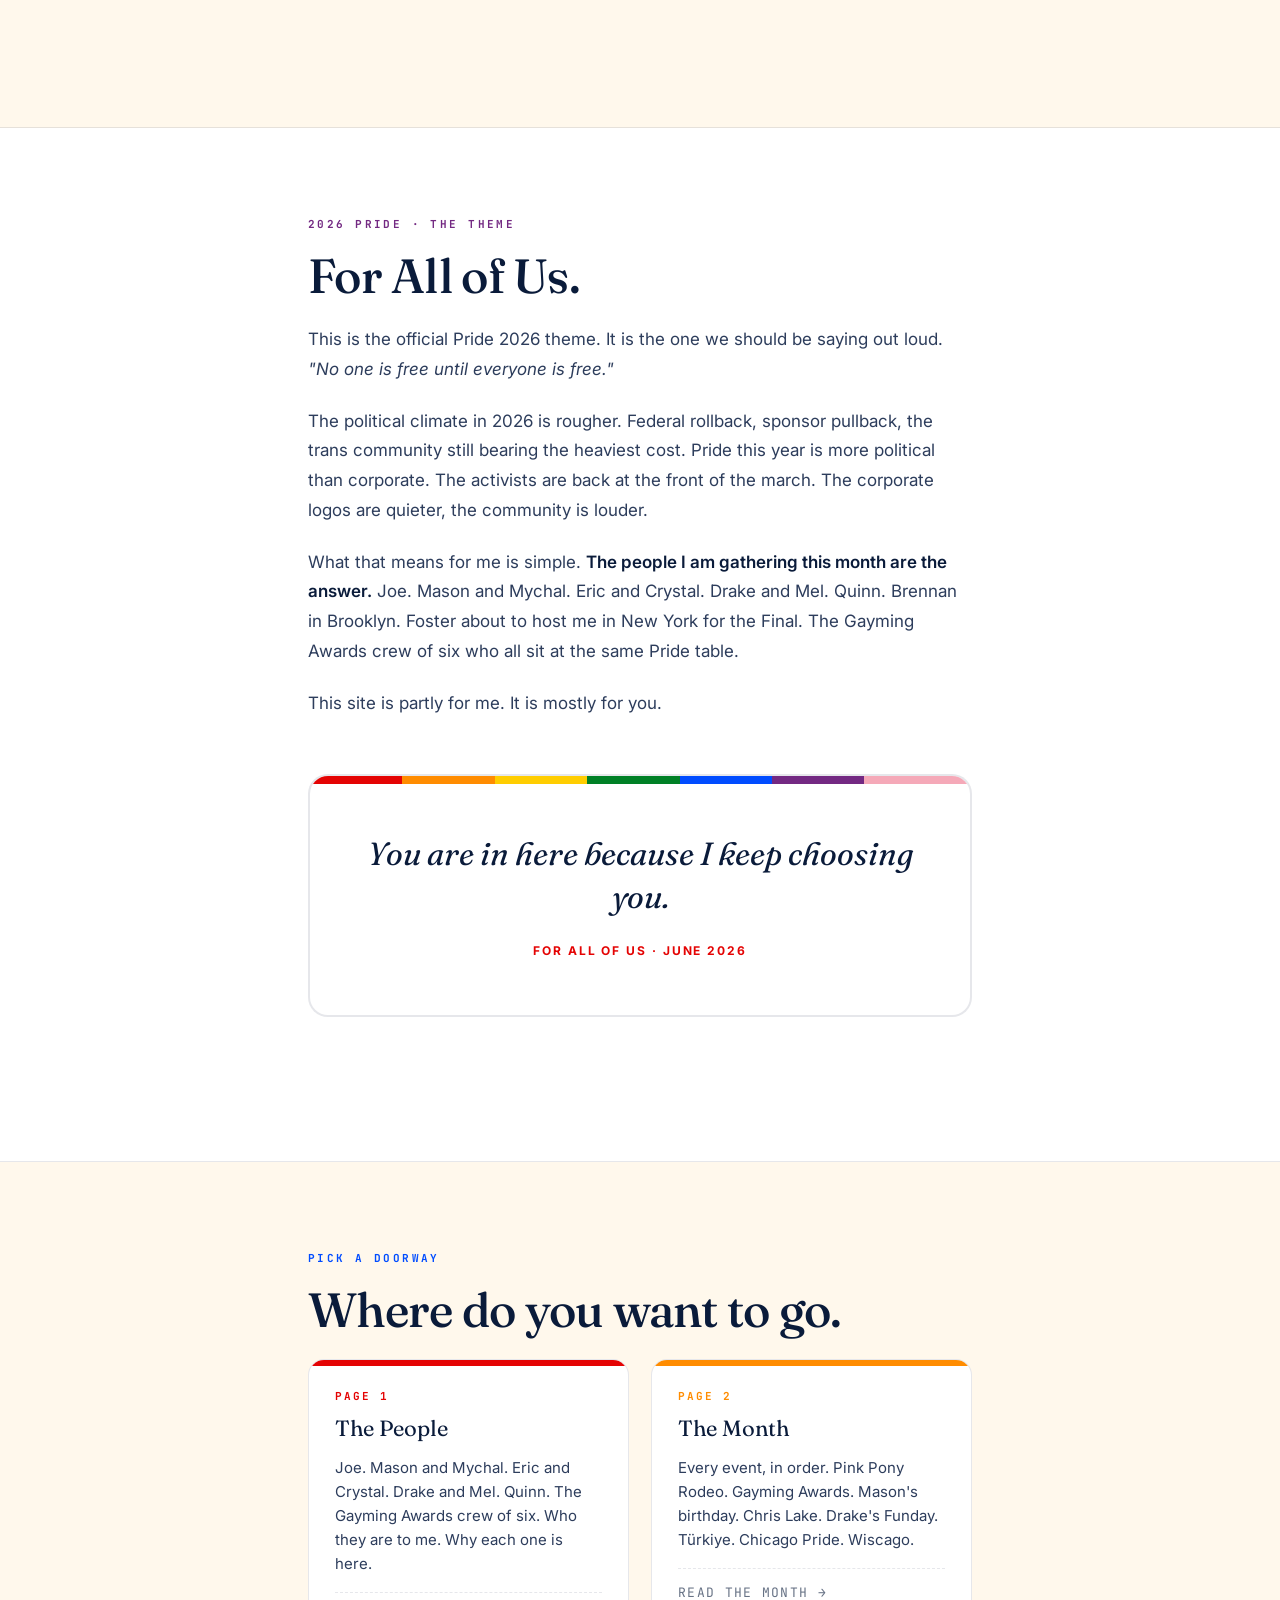
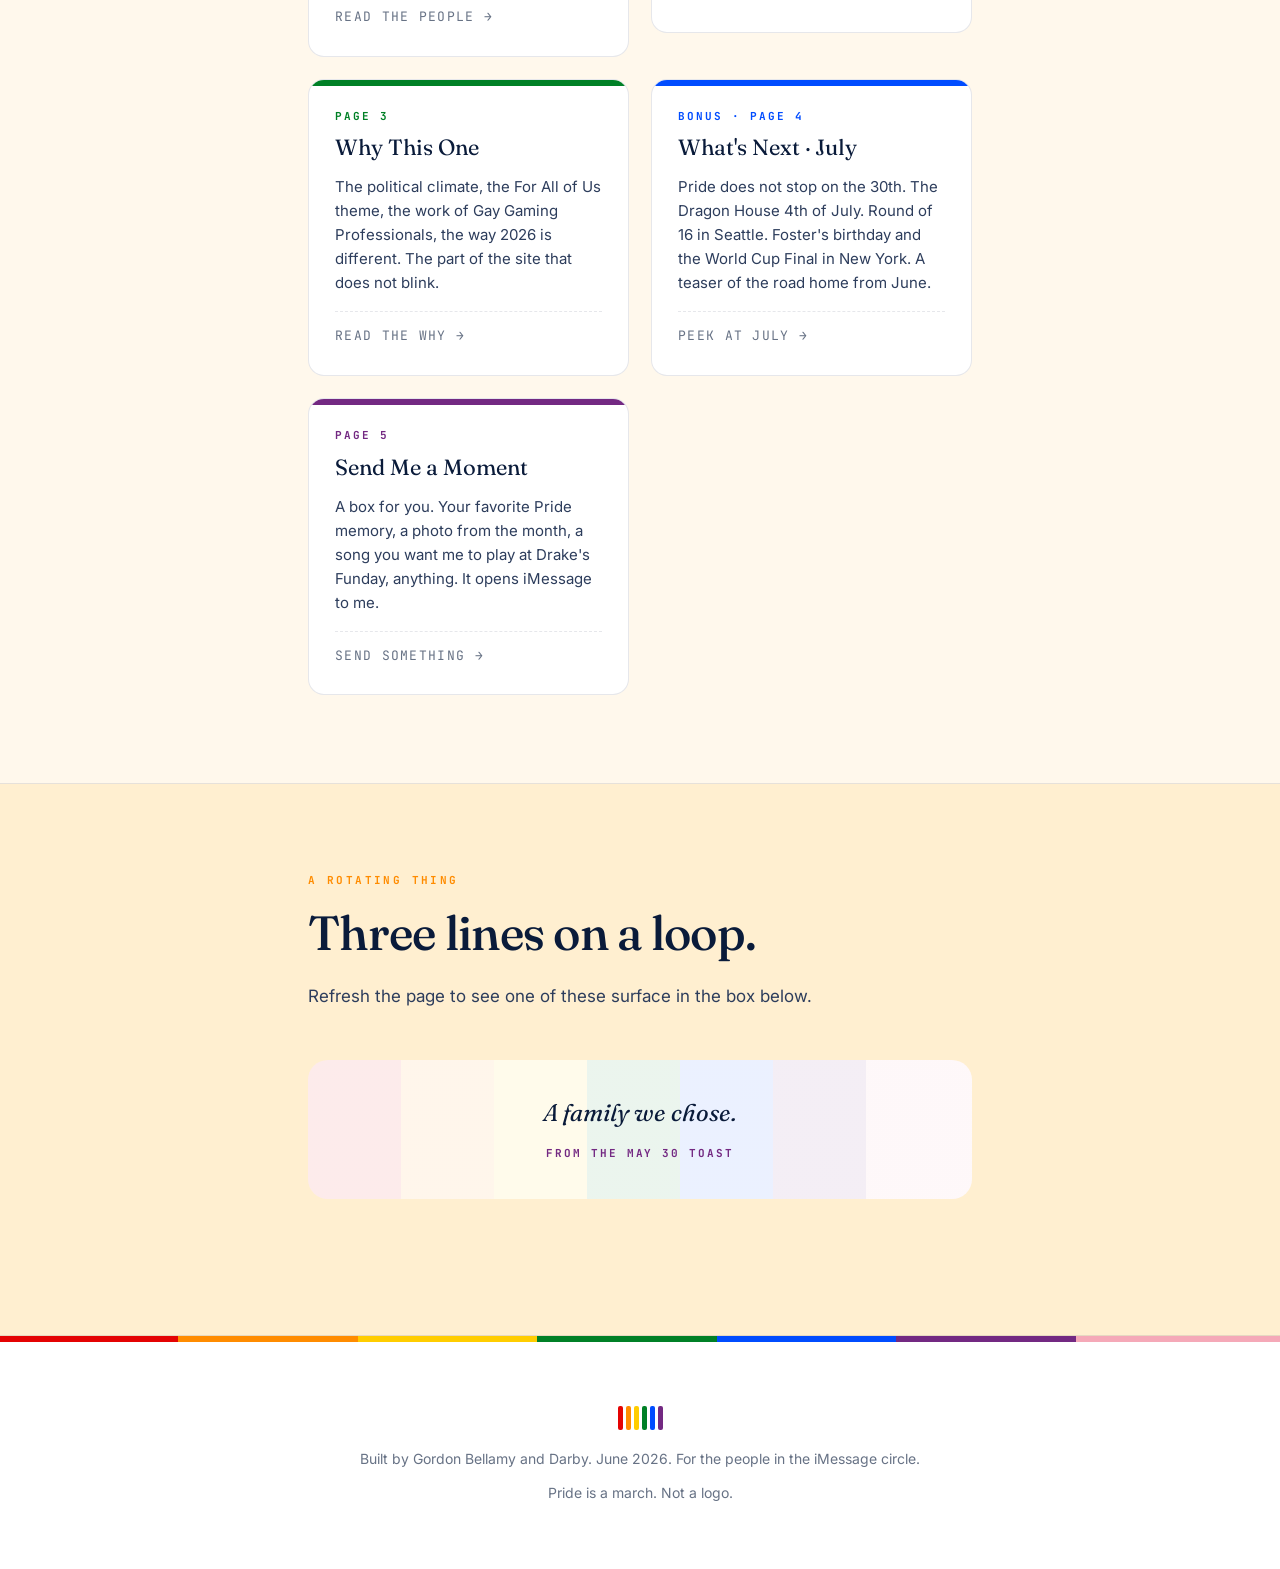
==== commit 5f120aa4: "Bonus July teaser page + loving pass on the full site New: - july.html: bonus teaser page covering t" ====
--- a/index.html
+++ b/index.html
@@ -31,6 +31,7 @@
     <a href="people.html">The People</a>
     <a href="june.html">The Month</a>
     <a href="why.html">Why This One</a>
+    <a href="july.html">What's Next</a>
     <a href="share.html">Send Me a Moment</a>
   </nav>
 </header>
@@ -123,9 +124,18 @@
         </div>
       </a>
 
+      <a href="july.html" style="text-decoration: none; color: inherit; border: none;">
+        <div class="event-card" style="--swatch: var(--blue);">
+          <div class="event-card__date">Bonus · Page 4</div>
+          <div class="event-card__title">What's Next · July</div>
+          <div class="event-card__body">Pride does not stop on the 30th. The Dragon House 4th of July. Round of 16 in Seattle. Foster's birthday and the World Cup Final in New York. A teaser of the road home from June.</div>
+          <div class="event-card__crew">Peek at July →</div>
+        </div>
+      </a>
+
       <a href="share.html" style="text-decoration: none; color: inherit; border: none;">
         <div class="event-card" style="--swatch: var(--purple);">
-          <div class="event-card__date">Page 4</div>
+          <div class="event-card__date">Page 5</div>
           <div class="event-card__title">Send Me a Moment</div>
           <div class="event-card__body">A box for you. Your favorite Pride memory, a photo from the month, a song you want me to play at Drake's Funday, anything. It opens iMessage to me.</div>
           <div class="event-card__crew">Send something →</div>
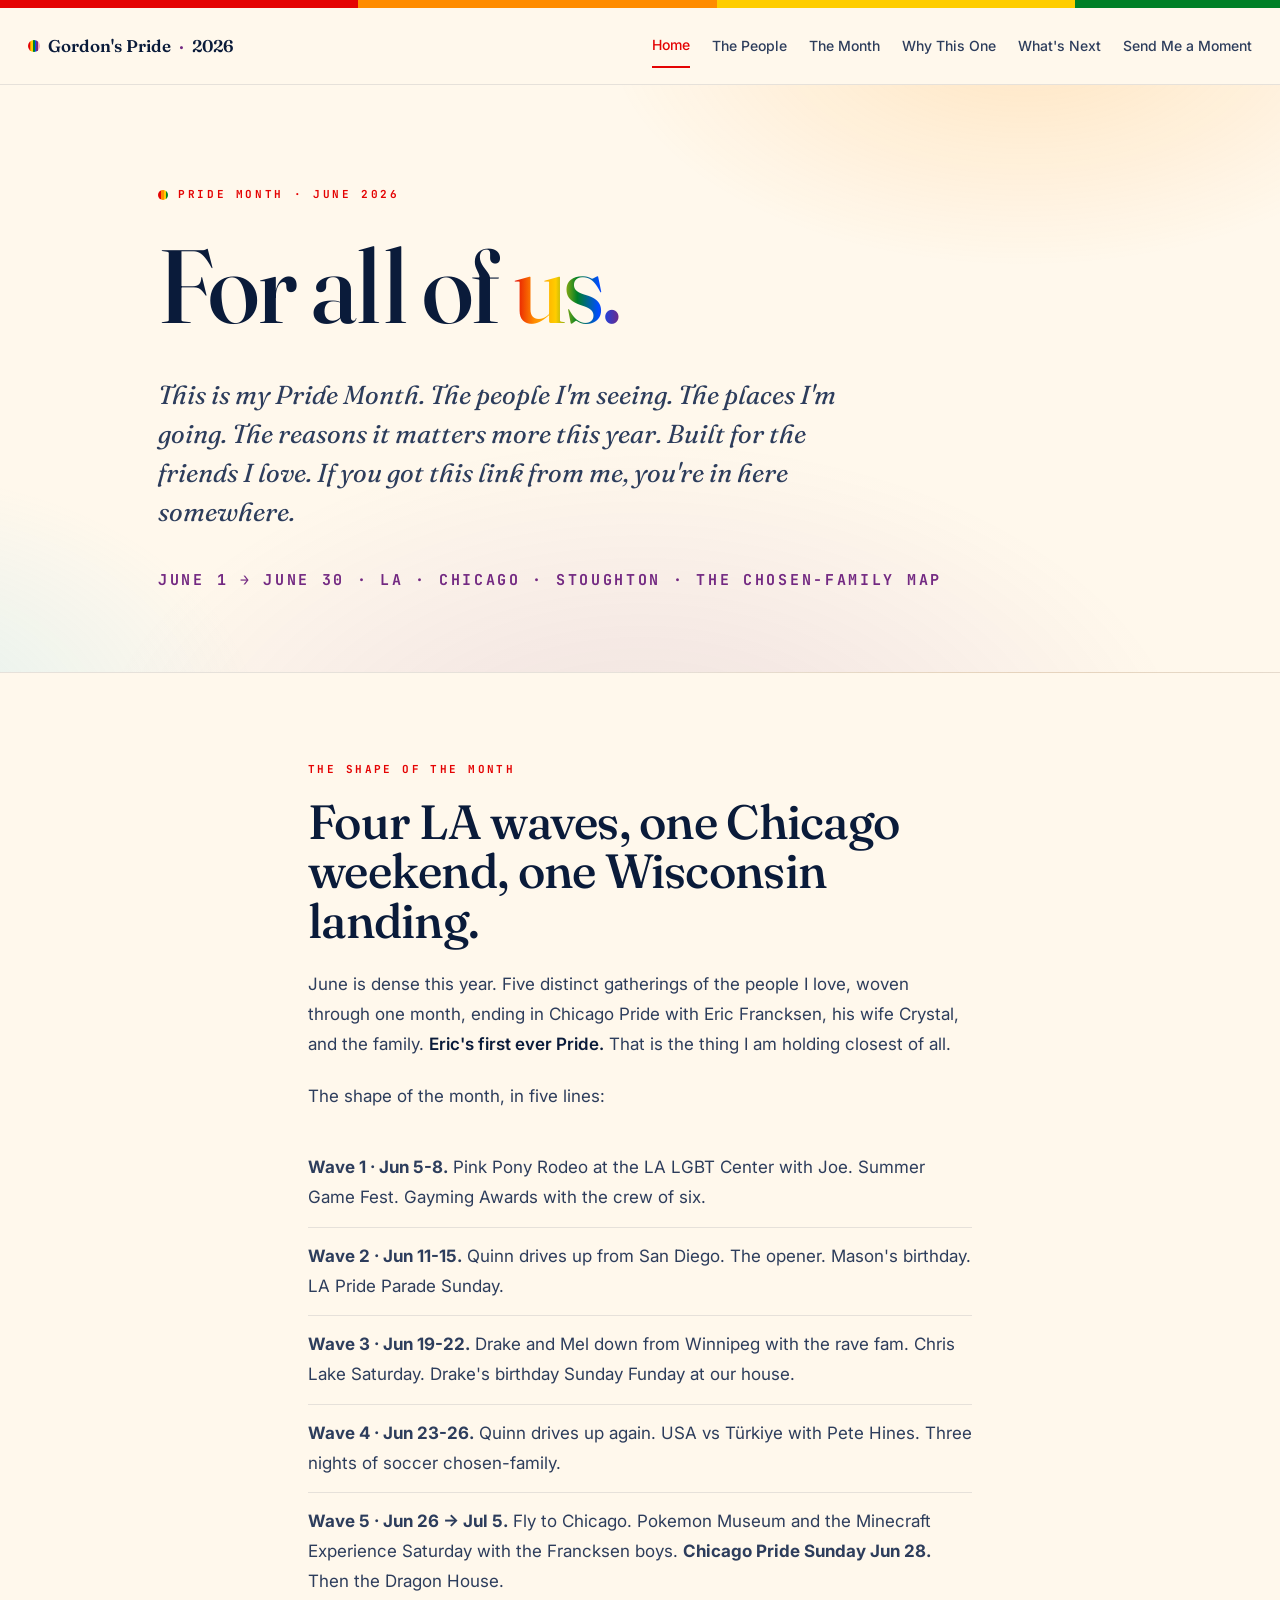
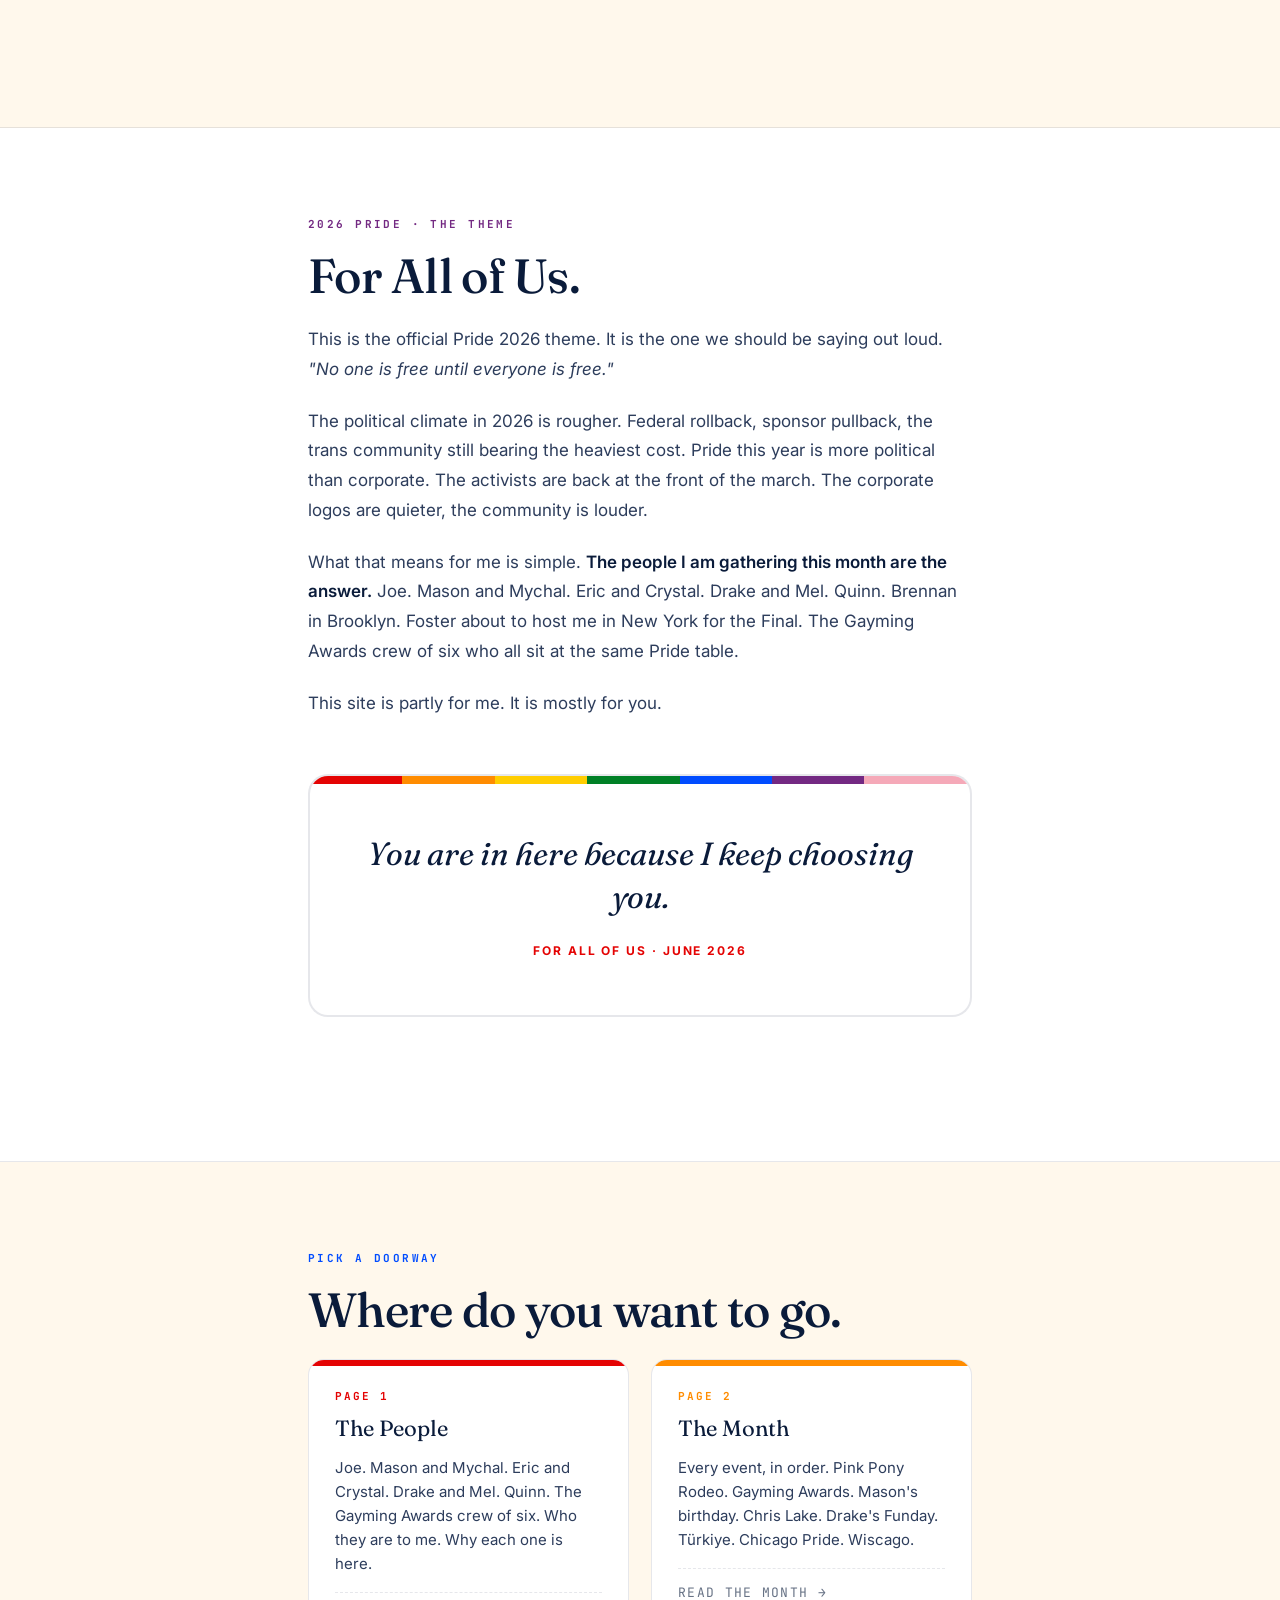
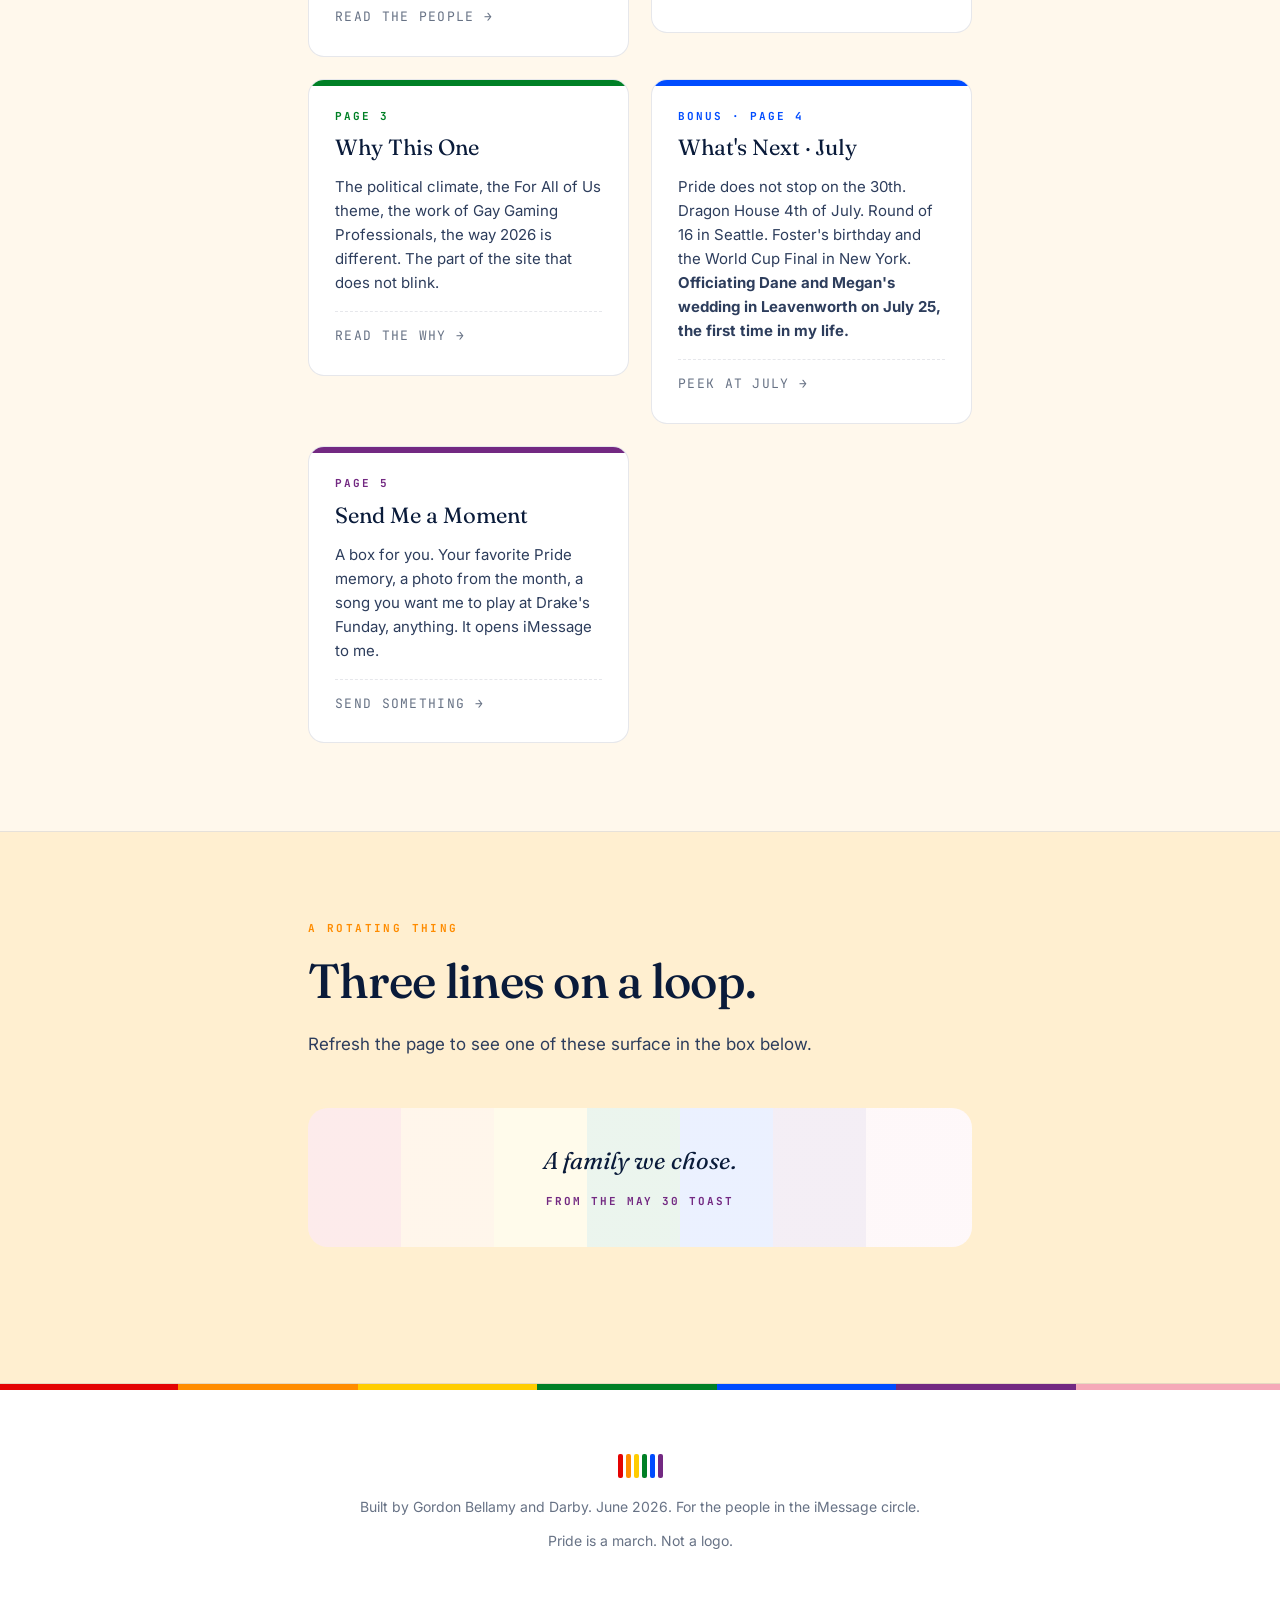
==== commit 3e73fcb7: "Leavenworth wedding + NYC keystone expansion Major July additions to the Pride 2026 site:  1. Leaven" ====
--- a/index.html
+++ b/index.html
@@ -128,7 +128,7 @@
         <div class="event-card" style="--swatch: var(--blue);">
           <div class="event-card__date">Bonus · Page 4</div>
           <div class="event-card__title">What's Next · July</div>
-          <div class="event-card__body">Pride does not stop on the 30th. The Dragon House 4th of July. Round of 16 in Seattle. Foster's birthday and the World Cup Final in New York. A teaser of the road home from June.</div>
+          <div class="event-card__body">Pride does not stop on the 30th. Dragon House 4th of July. Round of 16 in Seattle. Foster's birthday and the World Cup Final in New York. <strong>Officiating Dane and Megan's wedding in Leavenworth on July 25, the first time in my life.</strong></div>
           <div class="event-card__crew">Peek at July →</div>
         </div>
       </a>
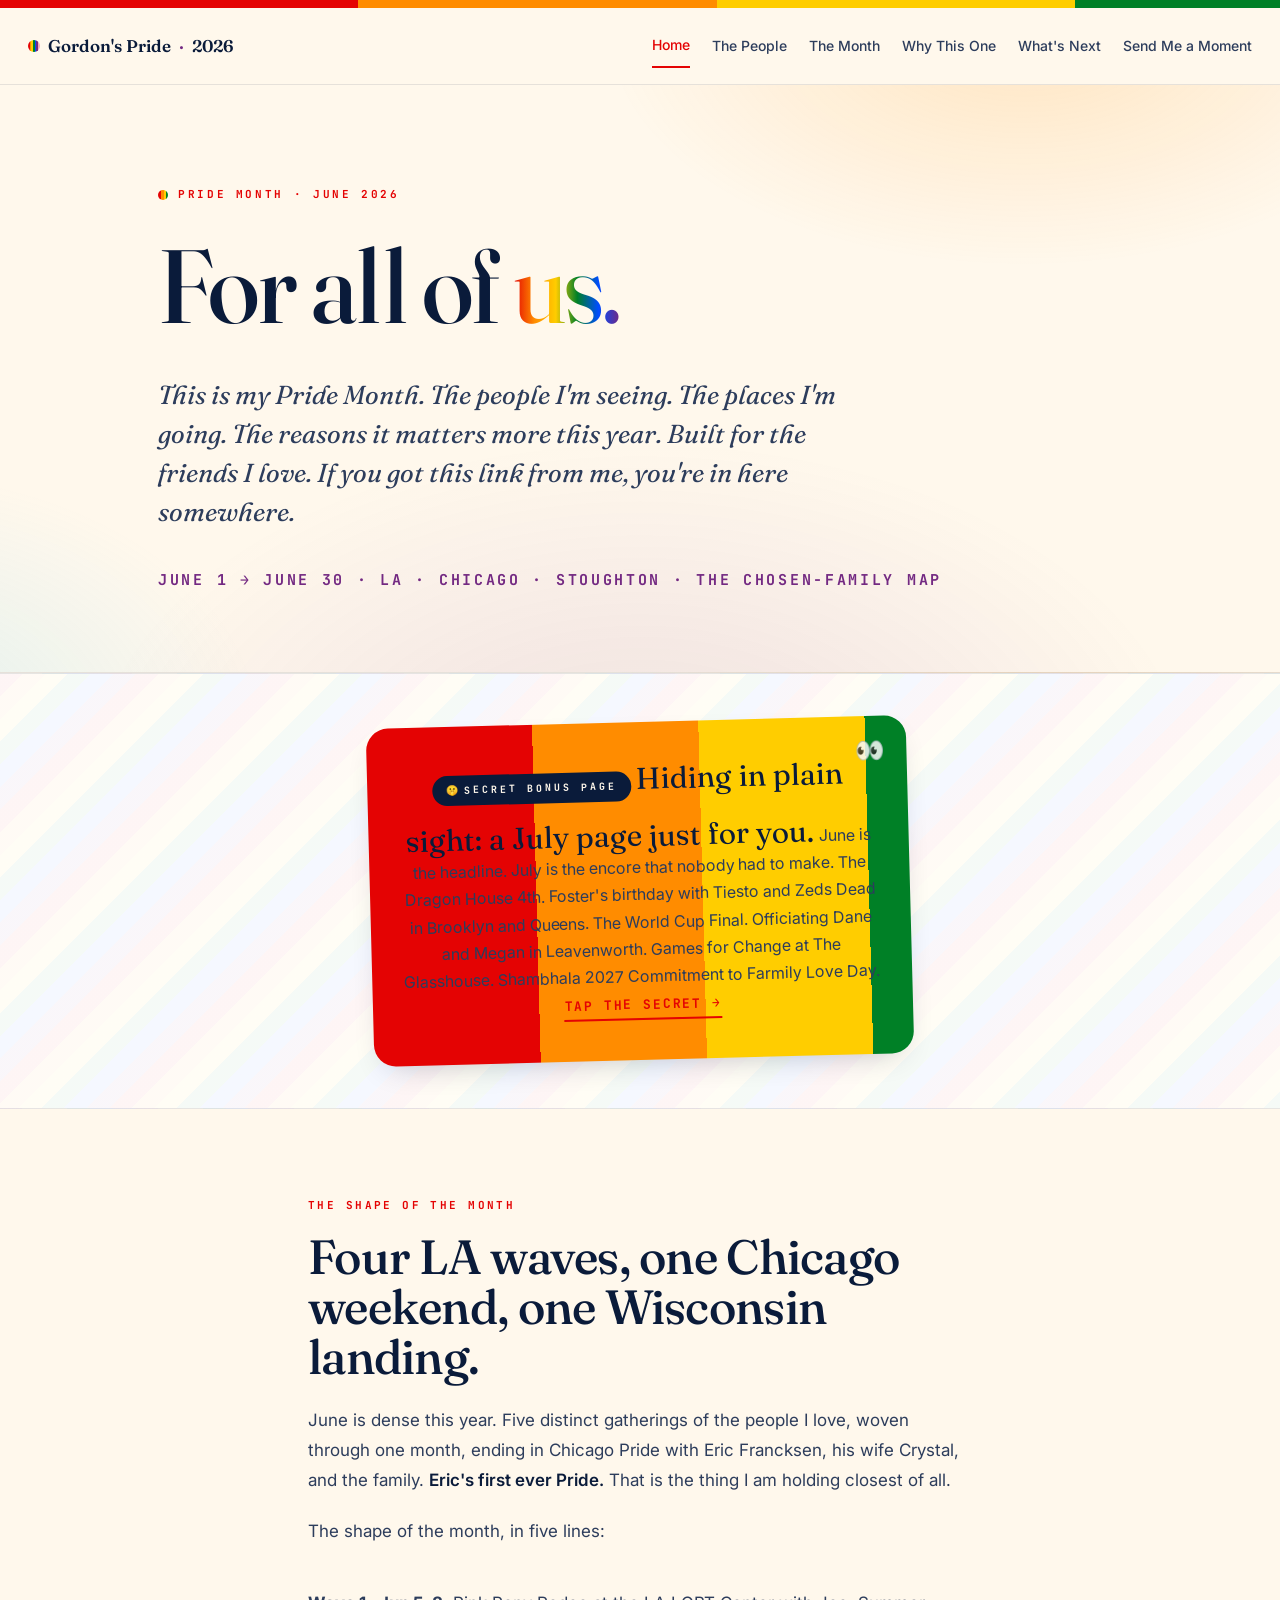
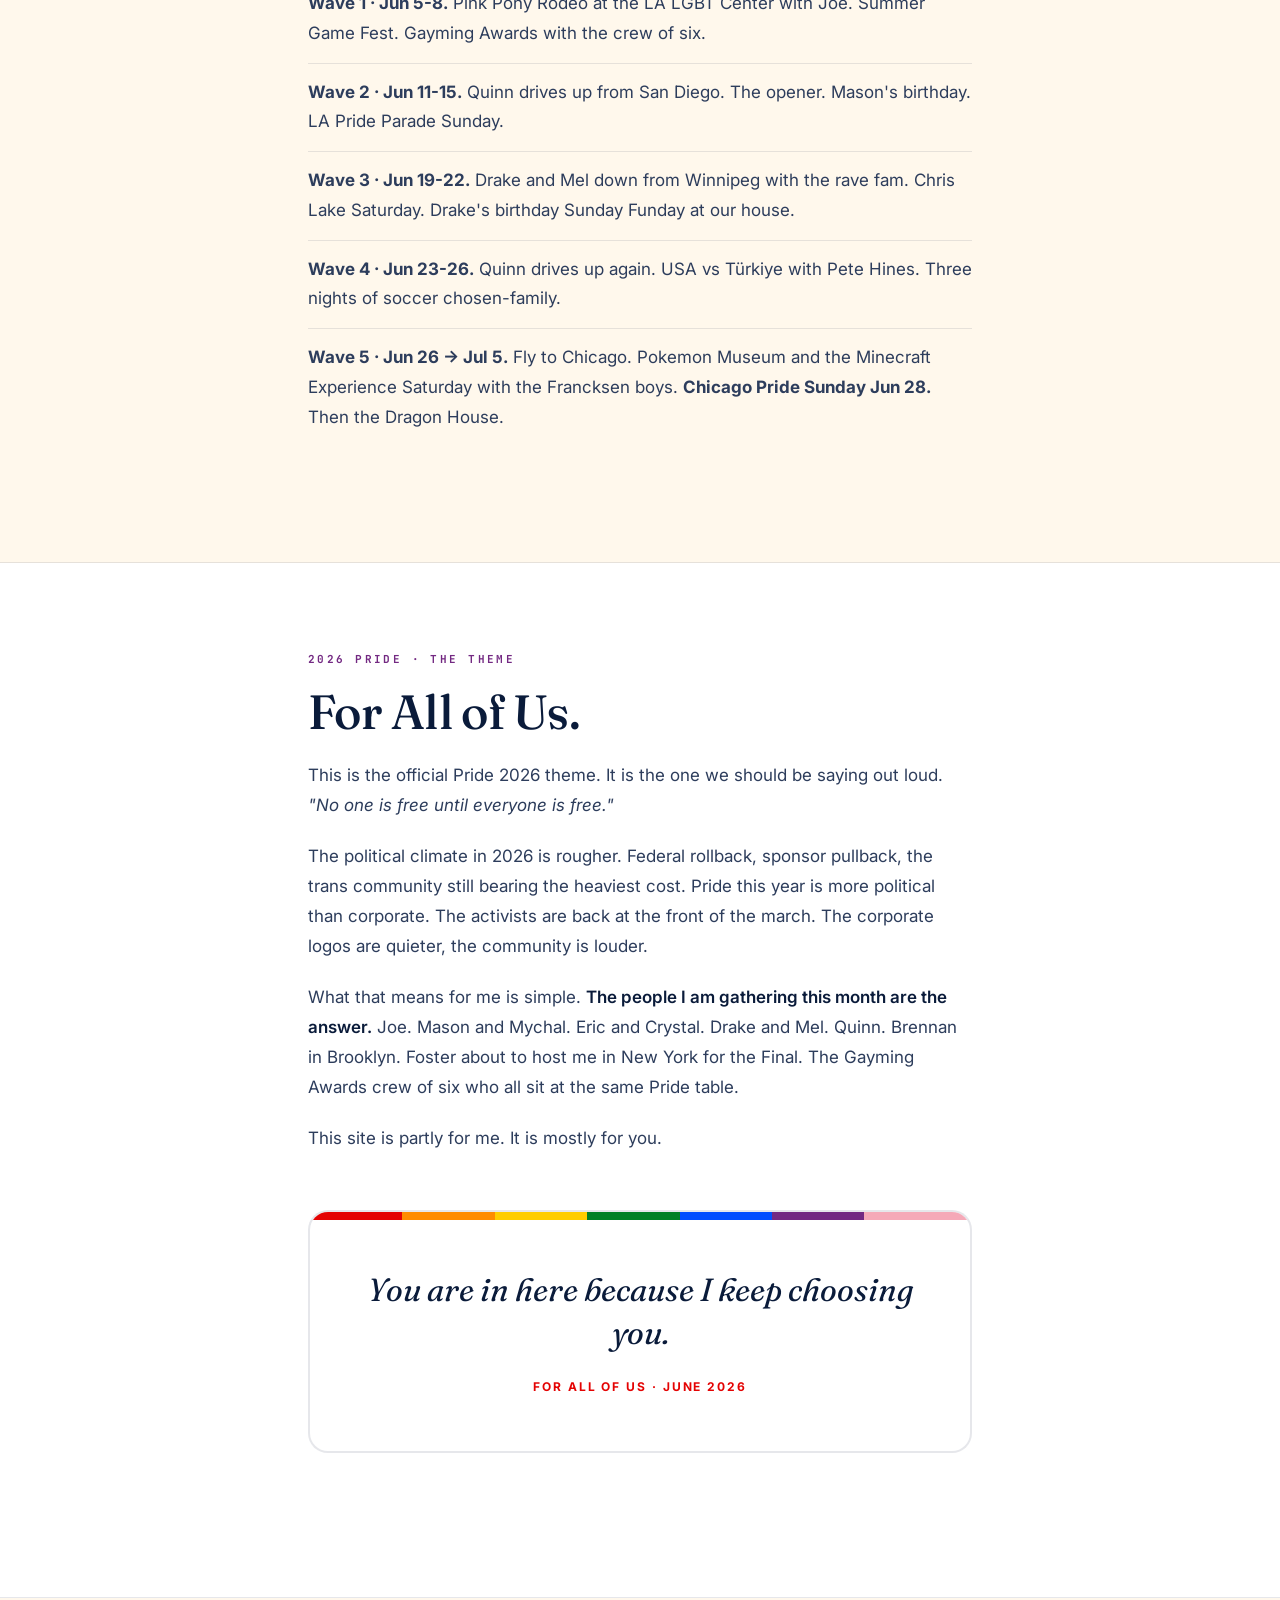
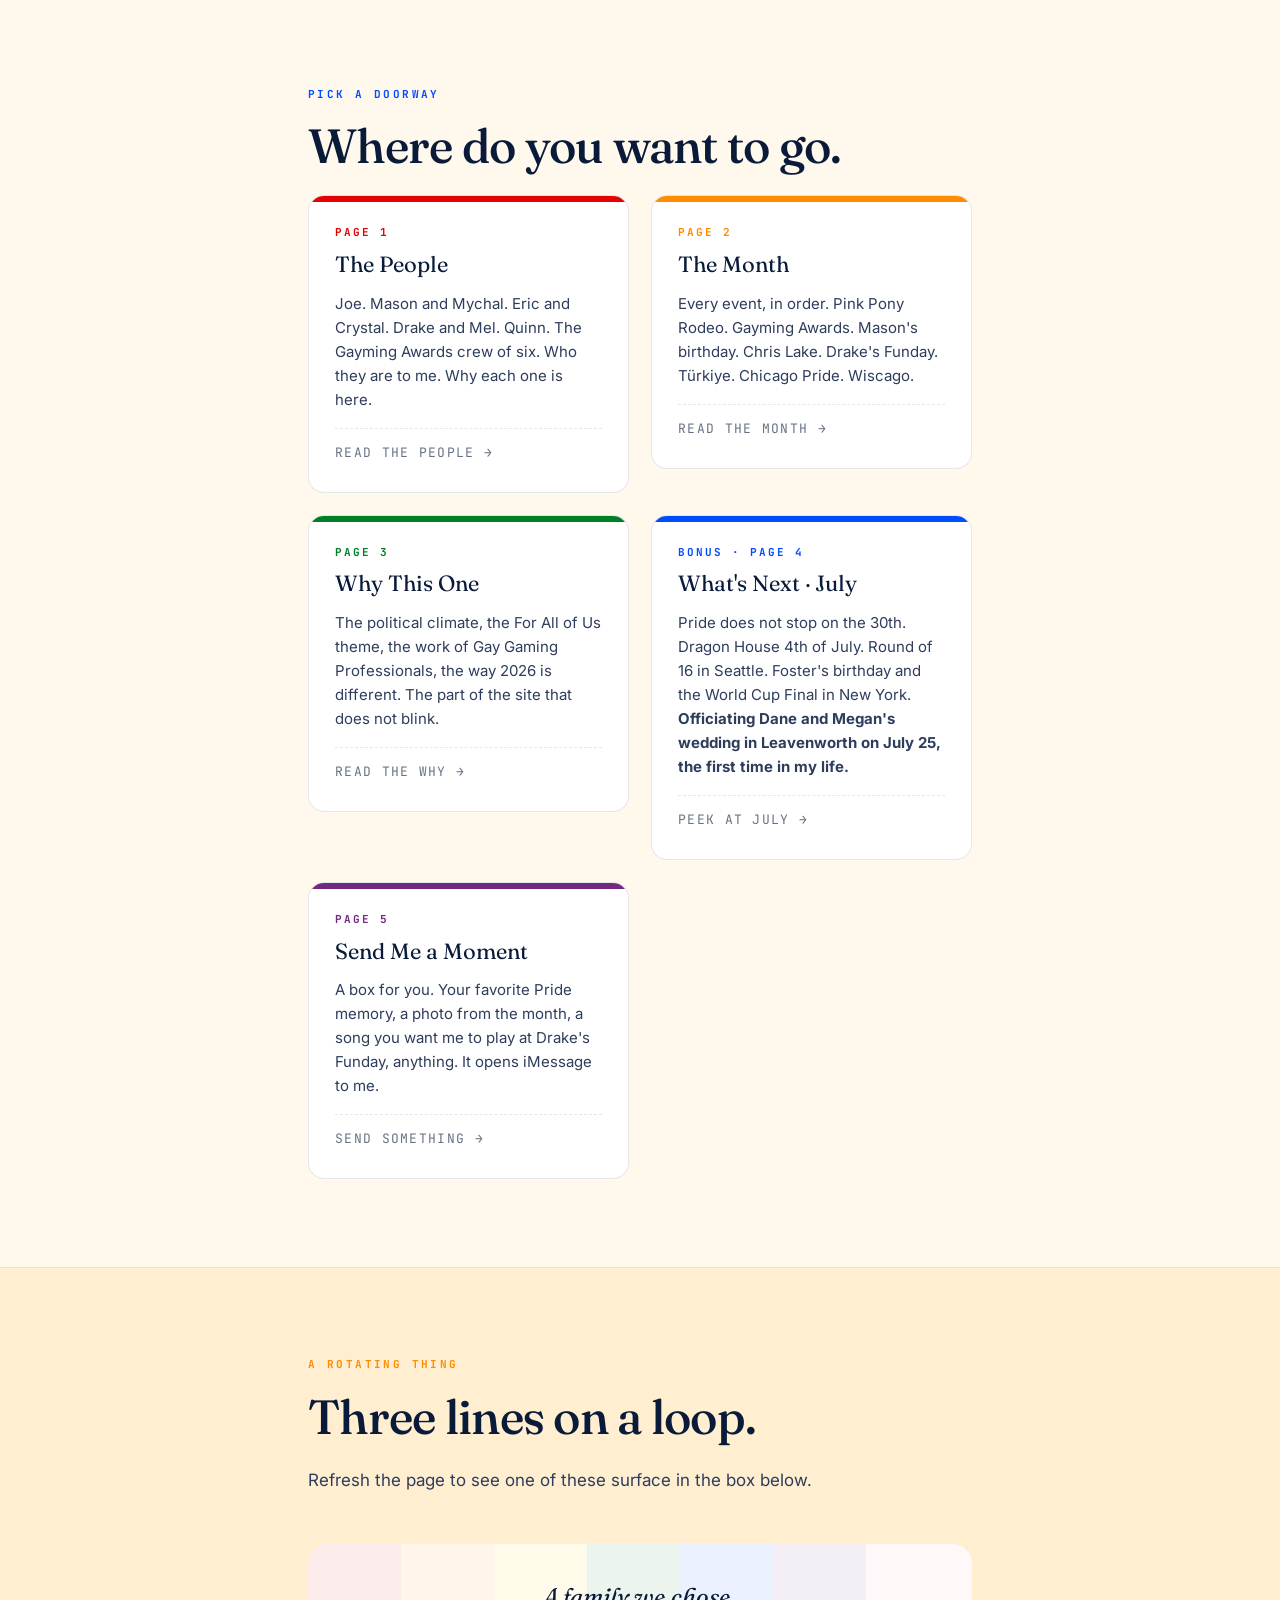
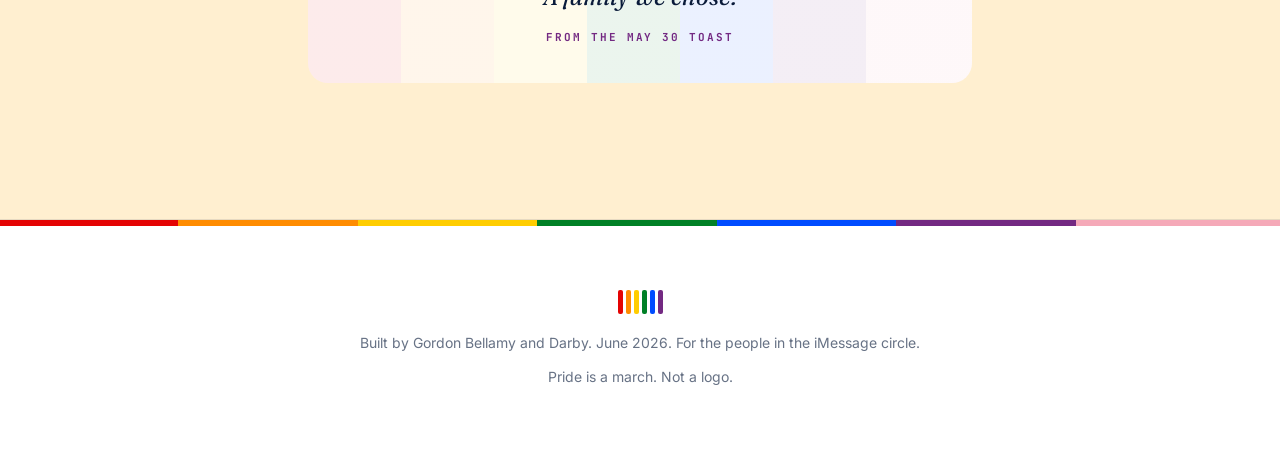
==== commit bacca0ed: "NYC week expansion + Highly visible SECRET link to July page July page additions: 1. Tiesto · Fri Ju" ====
--- a/index.html
+++ b/index.html
@@ -47,6 +47,18 @@
   </div>
 </section>
 
+<div class="secret-wrap">
+  <div class="container">
+    <a href="july.html" class="secret-link" aria-label="The secret July bonus page">
+      <span class="secret-link__wink" aria-hidden="true">👀</span>
+      <span class="secret-link__chip">Secret bonus page</span>
+      <span class="secret-link__title">Hiding in plain sight: a July page just for you.</span>
+      <span class="secret-link__body">June is the headline. July is the encore that nobody had to make. The Dragon House 4th. Foster's birthday with Tiesto and Zeds Dead in Brooklyn and Queens. The World Cup Final. Officiating Dane and Megan in Leavenworth. Games for Change at The Glasshouse. Shambhala 2027 Commitment to Farmily Love Day.</span>
+      <span class="secret-link__arrow">Tap the secret →</span>
+    </a>
+  </div>
+</div>
+
 <section class="section theme-red">
   <div class="container container--narrow">
     <div class="section__kicker">The shape of the month</div>
--- a/styles.css
+++ b/styles.css
@@ -420,6 +420,139 @@
 footer a { color: var(--red); border-bottom: 2px solid transparent; }
 footer a:hover { border-bottom-color: var(--red); }
 
+/* SECRET link · highly visible bonus to july */
+.secret-wrap {
+  padding: 48px 0;
+  background:
+    repeating-linear-gradient(
+      135deg,
+      rgba(228,3,3,0.04) 0 16px,
+      rgba(255,140,0,0.04) 16px 32px,
+      rgba(255,205,0,0.04) 32px 48px,
+      rgba(0,128,38,0.04) 48px 64px,
+      rgba(0,76,255,0.04) 64px 80px,
+      rgba(115,41,130,0.04) 80px 96px
+    ),
+    var(--bg-2);
+  border-top: 1px solid var(--hair);
+  border-bottom: 1px solid var(--hair);
+  position: relative;
+  overflow: hidden;
+}
+.secret-link {
+  display: block;
+  max-width: 540px;
+  margin: 0 auto;
+  padding: 36px 28px;
+  background: var(--bg);
+  border: 4px solid transparent;
+  background-clip: padding-box;
+  border-radius: 22px;
+  text-align: center;
+  position: relative;
+  transform: rotate(-1.5deg);
+  transition: transform .25s var(--ease), box-shadow .25s var(--ease);
+  box-shadow: 0 12px 32px -16px rgba(10,27,58,0.30);
+  text-decoration: none;
+  color: var(--ink);
+  z-index: 1;
+}
+.secret-link:hover {
+  transform: rotate(0.6deg) scale(1.025);
+  box-shadow: 0 18px 44px -16px rgba(228,3,3,0.40);
+  border: 4px solid transparent;
+}
+.secret-link:active { transform: rotate(0deg) scale(0.99); }
+.secret-link::before {
+  content: "";
+  position: absolute;
+  inset: -4px;
+  z-index: -1;
+  border-radius: inherit;
+  background: var(--rainbow);
+  background-size: 220% 100%;
+  animation: rainbow-slide 7s linear infinite;
+}
+.secret-link__chip {
+  display: inline-block;
+  background: var(--ink);
+  color: var(--bg);
+  font-family: var(--f-mono);
+  font-size: 10px;
+  letter-spacing: 0.30em;
+  text-transform: uppercase;
+  font-weight: 700;
+  padding: 7px 14px;
+  border-radius: 999px;
+  margin-bottom: 18px;
+}
+.secret-link__chip::before { content: "🤫 "; letter-spacing: 0; }
+.secret-link__title {
+  font-family: var(--f-display);
+  font-size: clamp(1.375rem, 3vw, 1.875rem);
+  line-height: 1.15;
+  color: var(--ink);
+  margin-bottom: 14px;
+}
+.secret-link__body {
+  color: var(--ink-2);
+  font-size: 1rem;
+  line-height: 1.55;
+  margin-bottom: 18px;
+}
+.secret-link__arrow {
+  display: inline-block;
+  font-family: var(--f-mono);
+  font-weight: 700;
+  letter-spacing: 0.14em;
+  text-transform: uppercase;
+  font-size: 0.8125rem;
+  color: var(--red);
+  border-bottom: 2px solid var(--red);
+  padding-bottom: 2px;
+}
+.secret-link__wink {
+  position: absolute;
+  top: 12px; right: 18px;
+  font-size: 1.5rem;
+  opacity: 0.85;
+}
+
+/* Small in-content secret callout for non-home pages */
+.secret-inline {
+  display: inline-flex; align-items: center; gap: 10px;
+  background: var(--bg-2);
+  border: 2px solid var(--rule, var(--hair));
+  border-radius: 999px;
+  padding: 10px 18px;
+  font-family: var(--f-mono);
+  font-size: 12px;
+  letter-spacing: 0.18em;
+  text-transform: uppercase;
+  font-weight: 700;
+  color: var(--ink);
+  text-decoration: none;
+  border-bottom: 2px solid transparent;
+  transition: transform .15s var(--ease), background .15s var(--ease);
+  margin: 12px 0;
+}
+.secret-inline:hover {
+  background: var(--bg-3);
+  transform: scale(1.03);
+  border-bottom: 2px solid transparent;
+}
+.secret-inline .dot-rainbow {
+  display: inline-block; width: 12px; height: 12px; border-radius: 50%;
+  background: var(--rainbow); background-size: 200% 100%;
+  animation: rainbow-slide 4s linear infinite;
+}
+
+@media (max-width: 720px) {
+  .secret-link { padding: 28px 20px; max-width: 100%; }
+  .secret-link__chip { font-size: 9px; }
+  .secret-wrap { padding: 36px 0; }
+}
+
 /* Forms */
 textarea, input[type="text"] {
   width: 100%; font-family: var(--f-body); font-size: 16px;
